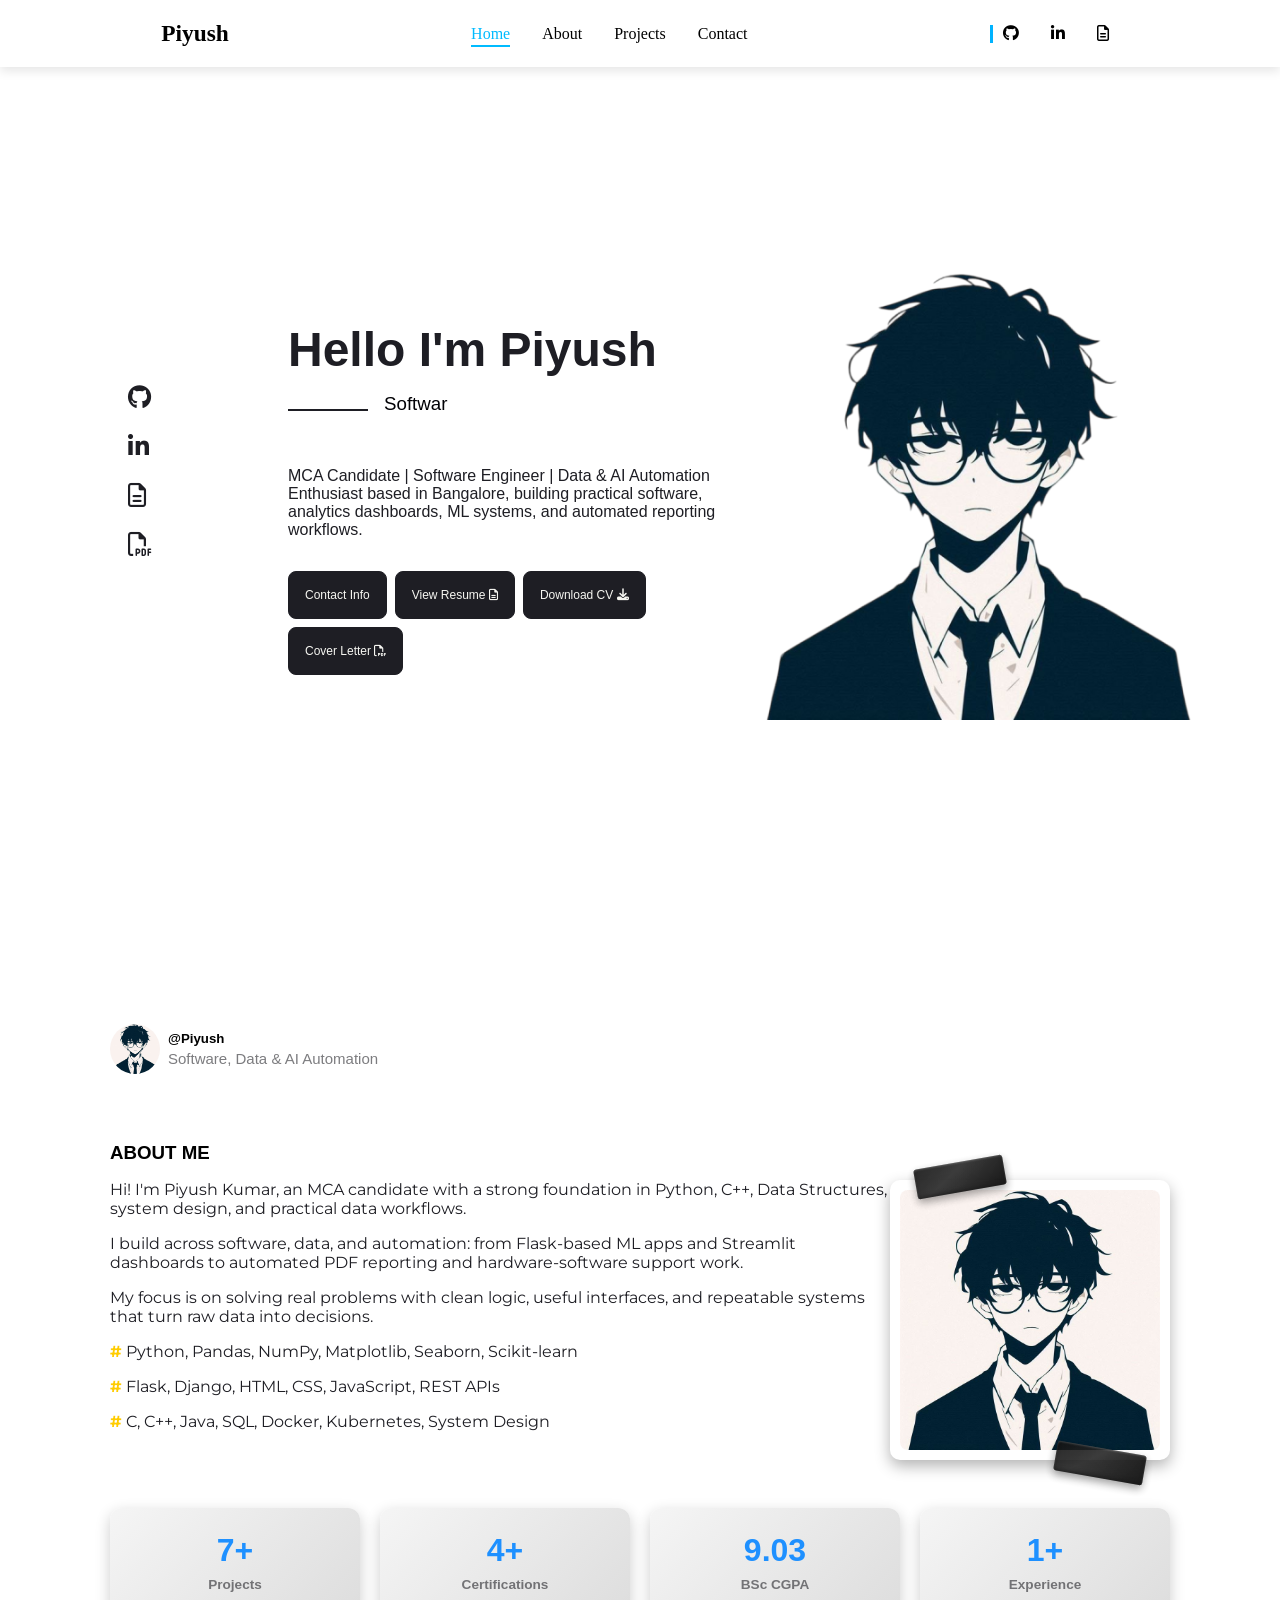
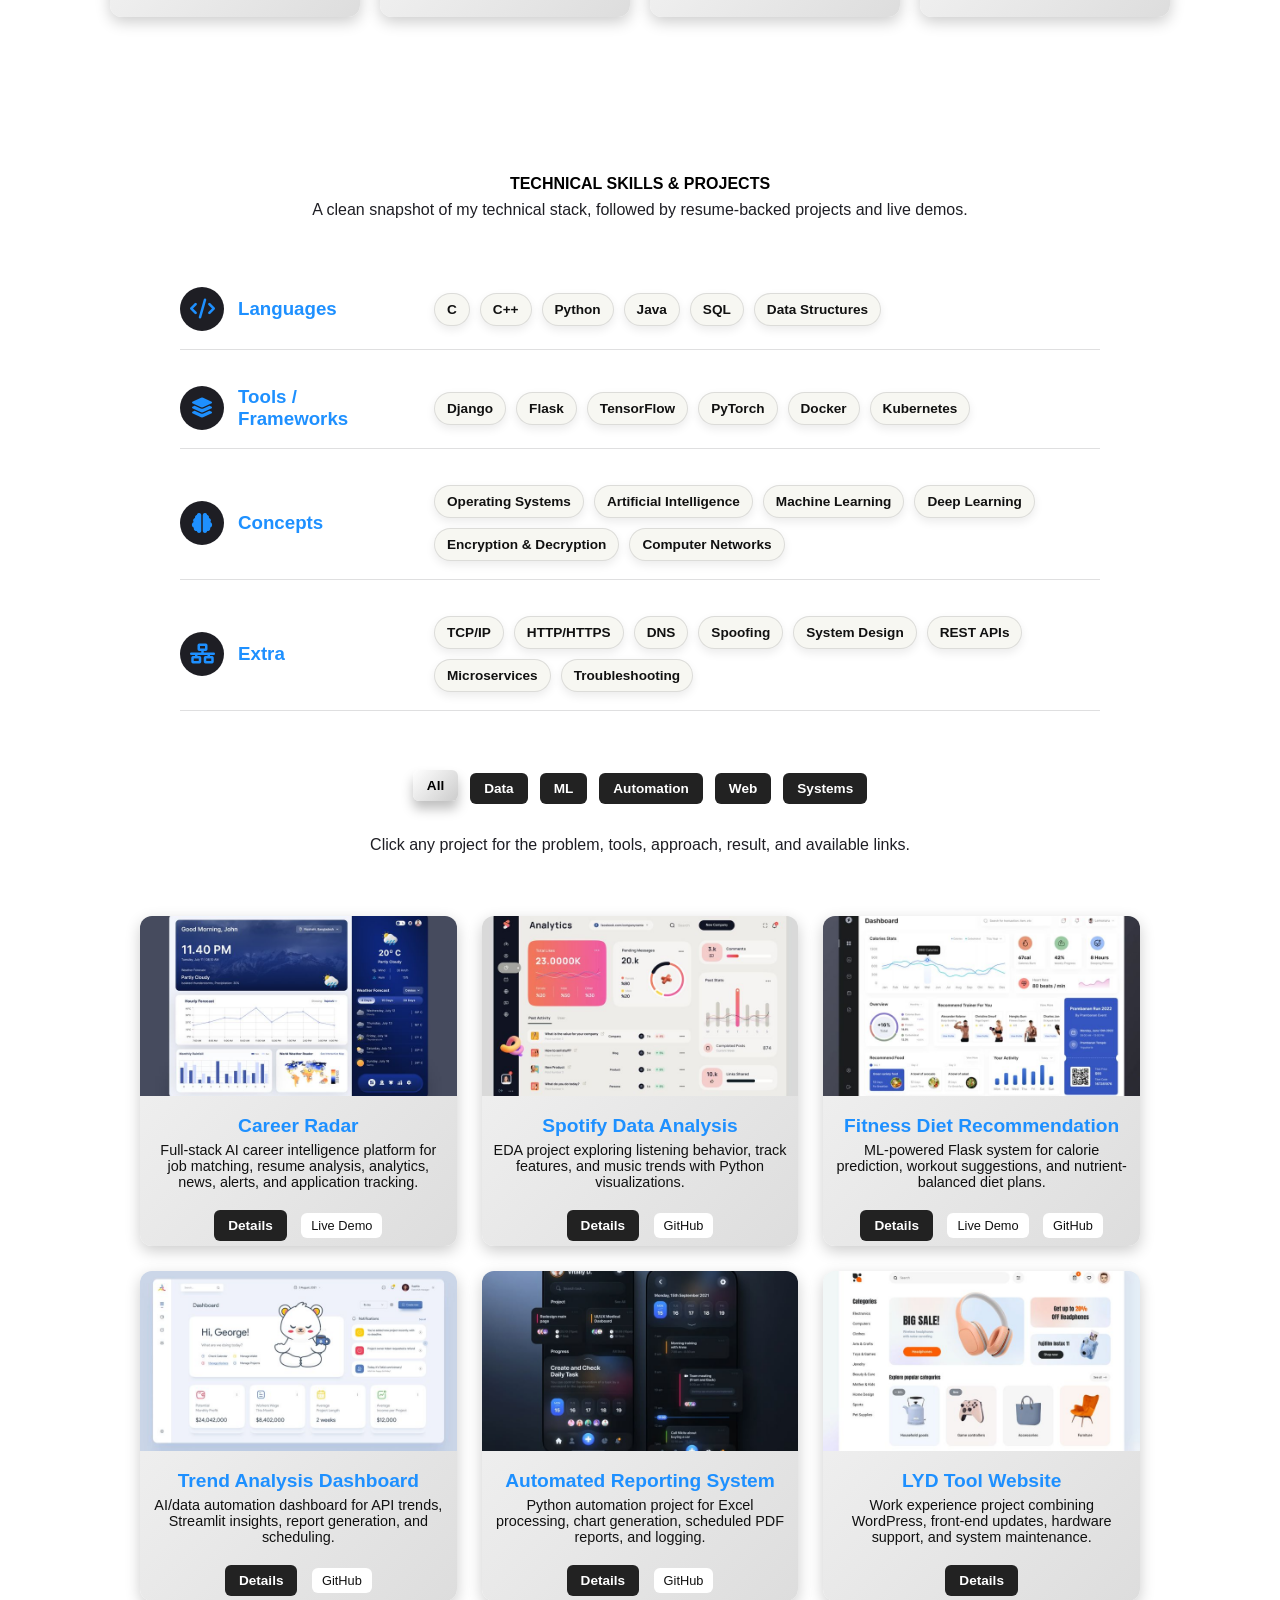
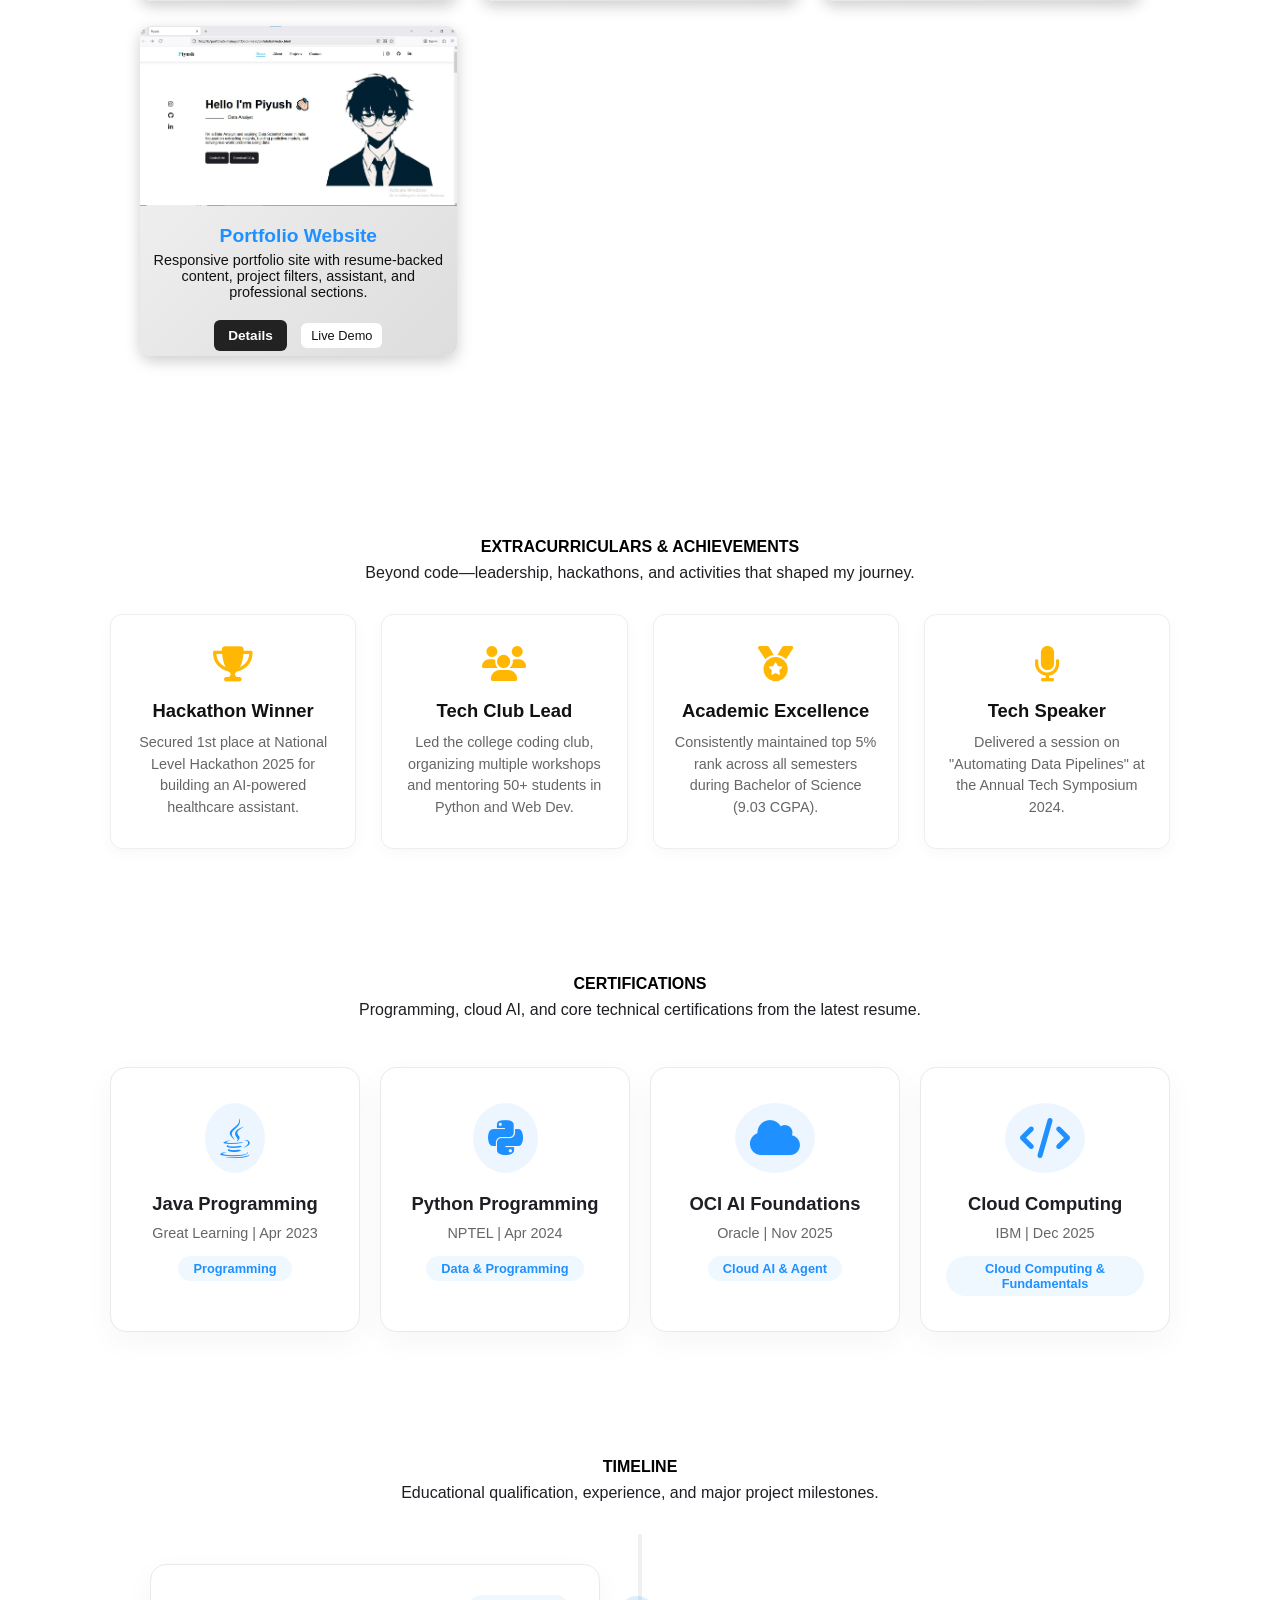
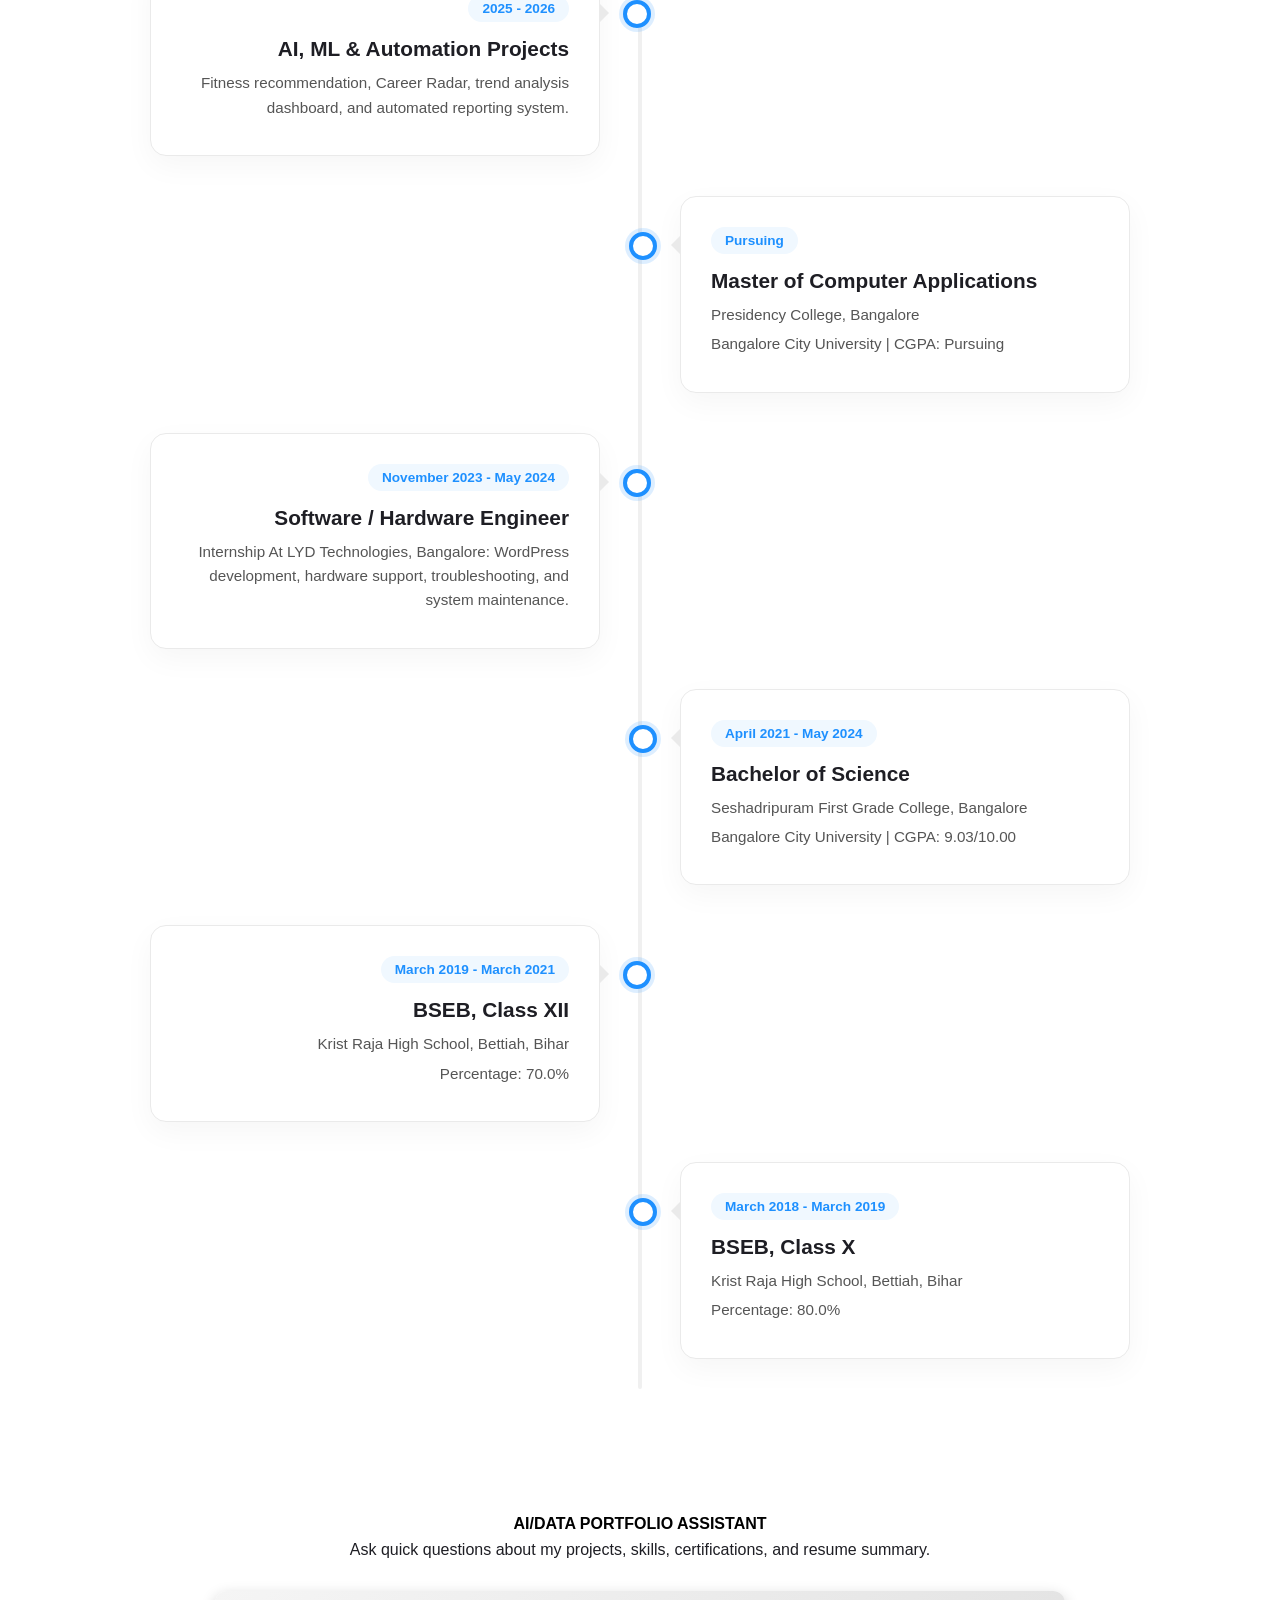
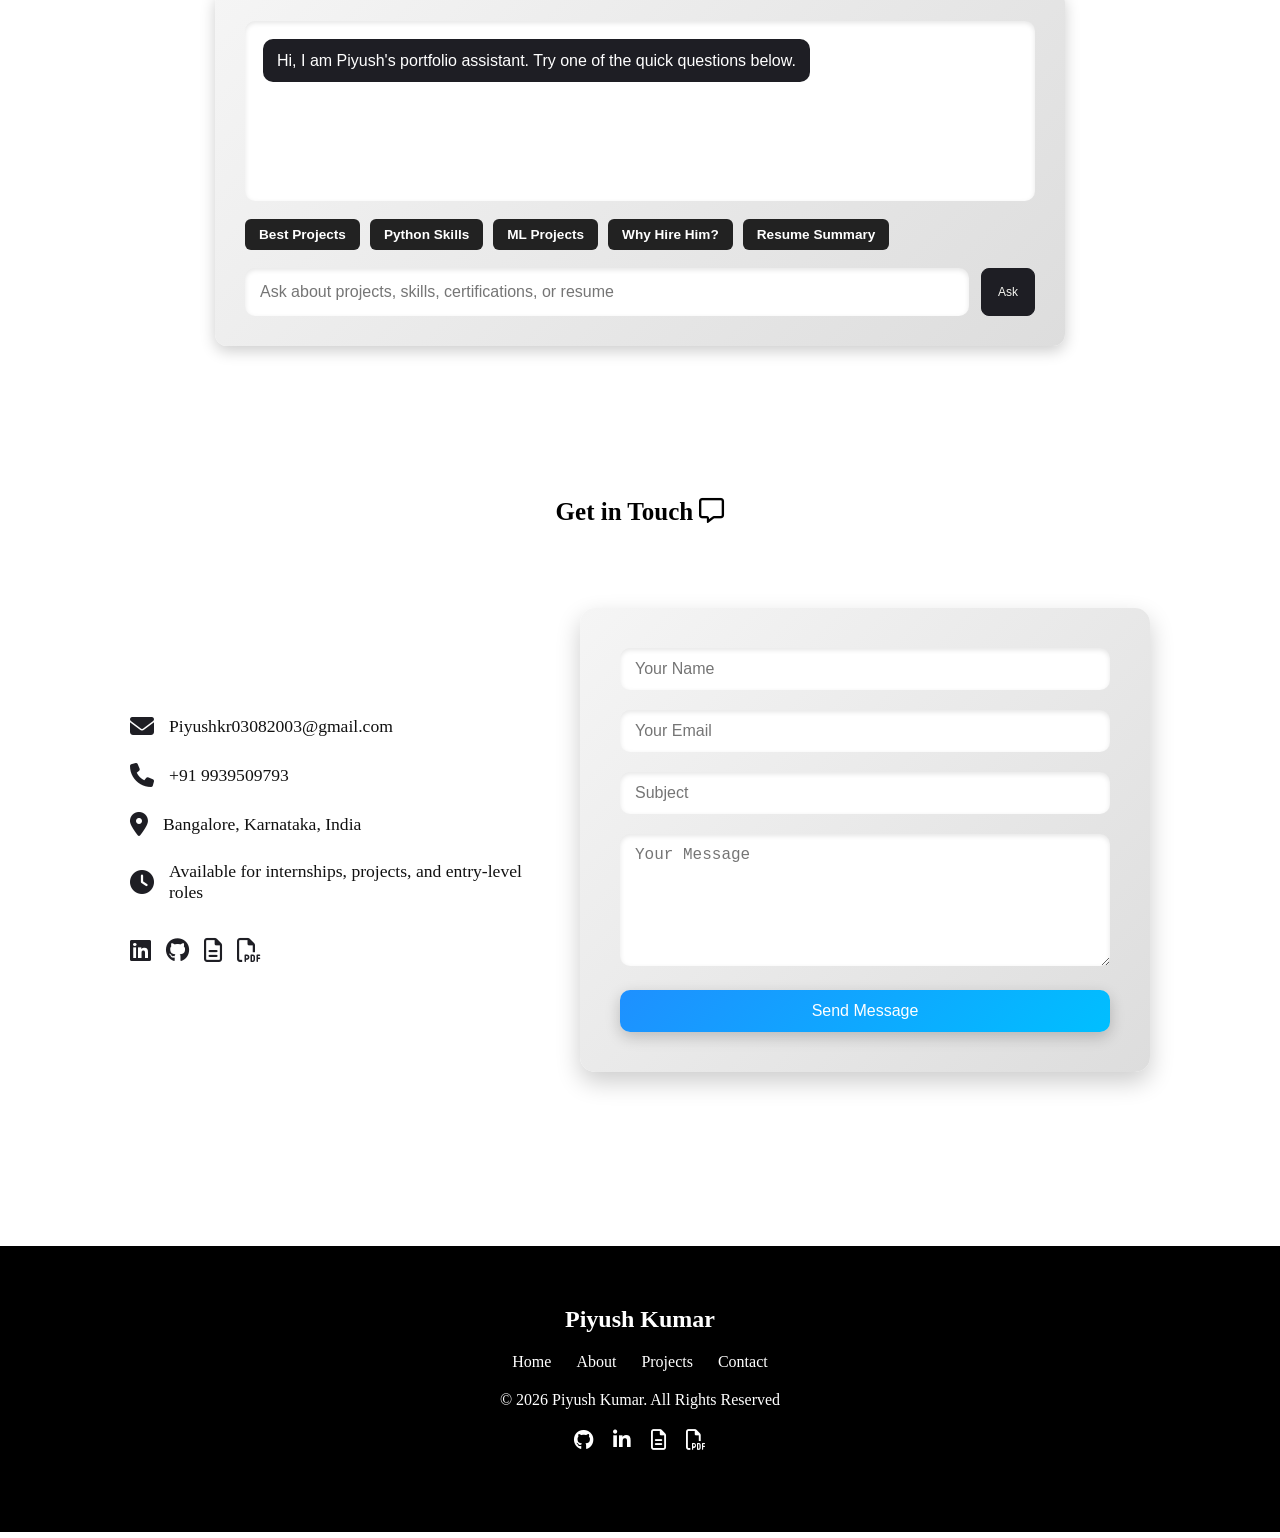
==== portofolio5/index.html @ 22ff6131 "first commit" ====
<!DOCTYPE html>
<html lang="en">

<head>
    <meta charset="UTF-8">
    <meta name="viewport" content="width=device-width, initial-scale=1.0">
    <title>Piyush Kumar | Software, Data & AI Automation</title>
    <meta name="description"
        content="Portfolio of Piyush Kumar, an MCA candidate building software, data analytics, ML, automation dashboards, and reporting systems.">
    <meta property="og:title" content="Piyush Kumar | Software, Data & AI Automation">
    <meta property="og:description"
        content="Explore Piyush Kumar's resume-backed projects, certifications, experience, and AI/data portfolio assistant.">
    <meta property="og:image" content="images/img2.png">
    <link rel="preconnect" href="https://fonts.googleapis.com">
    <link rel="preconnect" href="https://fonts.gstatic.com" crossorigin>
    <link
        href="https://fonts.googleapis.com/css2?family=Montserrat:ital,wght@0,100..900;1,100..900&family=Open+Sans:wght@300..800&family=Playfair+Display:wght@400..900&family=Raleway:ital,wght@0,100..900;1,100..900&family=Roboto+Mono:ital,wght@0,100..700;1,100..700&family=Roboto:ital,wght@0,100..900;1,100..900&family=Unbounded:wght@200..900&display=swap"
        rel="stylesheet">
    <link rel="stylesheet" href="https://cdnjs.cloudflare.com/ajax/libs/font-awesome/6.4.0/css/all.min.css">
    <link rel="stylesheet" href="style.css">
    <link rel="stylesheet" href="footer.css">
</head>

<body>
    <header>
        <div class="logo">
            <h3><span></span>Piyush</h3>
        </div>
        <div class="menu-toggle" id="menu-toggle">
            <i class="fa-solid fa-bars"></i>
        </div>

        <ul class="header-list">
            <li><a href="#home">Home</a></li>
            <li><a href="#about">About</a></li>
            <li><a href="#project">Projects</a></li>
            <li><a href="#contact">Contact</a></li>
        </ul>
        <ul class="header-list-icon">
            <li><a href="https://github.com/Piyush9228" target="_blank" aria-label="GitHub"><i class="fa-brands fa-github"></i></a></li>
            <li><a href="https://www.linkedin.com/in/piyush-kumar-698893227" target="_blank" aria-label="LinkedIn"><i
                        class="fa-brands fa-linkedin-in"></i></a></li>
            <li><a href="assets/PIYUSH_CV-6.pdf" target="_blank" aria-label="Resume"><i class="fa-regular fa-file-lines"></i></a></li>
        </ul>
    </header>

    <div class="slide-menu" id="slide-menu">
        <ul>
            <li><a href="#home">Home</a></li>
            <li><a href="#about">About</a></li>
            <li><a href="#project">Projects</a></li>
            <li><a href="#contact">Contact</a></li>
        </ul>
    </div>

    <section class="home" id="home">
        <div class="home-text">
            <h2 id="type-hello"></h2>
            <h3 id="type-role"></h3>
            <br><br>
            <p>
                MCA Candidate | Software Engineer | Data & AI Automation Enthusiast based in Bangalore,
                building practical software, analytics dashboards, ML systems, and automated reporting workflows.
            </p>

            <div class="home-btn">
                <a href="#contact" class="btn">Contact Info</a>
                <a href="assets/PIYUSH_CV-6.pdf" class="btn" target="_blank">
                    View Resume <i class="fa-regular fa-file-lines"></i>
                </a>
                <a href="assets/PIYUSH_CV-6.pdf" class="btn" download>
                    Download CV <i class="fa-solid fa-download"></i>
                </a>
                <a href="assets/cover-letter.pdf" class="btn cover-letter-link" target="_blank">
                    Cover Letter <i class="fa-regular fa-file-pdf"></i>
                </a>
            </div>
        </div>
        <div class="home-img">
            <img src="images/img2.png" alt="Piyush Kumar portfolio profile illustration">
        </div>
    </section>

    <div class="socials-icon">
        <a href="https://github.com/Piyush9228" target="_blank" aria-label="GitHub"><i class="fa-brands fa-github"></i></a>
        <a href="https://www.linkedin.com/in/piyush-kumar-698893227" target="_blank" aria-label="LinkedIn"><i class="fa-brands fa-linkedin-in"></i></a>
        <a href="assets/PIYUSH_CV-6.pdf" target="_blank" aria-label="Resume"><i class="fa-regular fa-file-lines"></i></a>
        <a href="assets/cover-letter.pdf" class="cover-letter-link" target="_blank" aria-label="Cover Letter"><i class="fa-regular fa-file-pdf"></i></a>
    </div>

    <section class="about" id="about">
        <div class="about-info">
            <div class="img-about">
                <img src="images/img.jpg" alt="Piyush Kumar profile photo">
            </div>
            <div class="info-text">
                <h5>@Piyush</h5>
                <p>Software, Data & AI Automation</p>
            </div>
        </div>
        <h3>ABOUT ME</h3>
        <div class="about-info2">
            <div class="about-text">
                <p>Hi! I'm Piyush Kumar, an MCA candidate with a strong foundation in Python, C++,
                    Data Structures, system design, and practical data workflows.</p>
                <p>I build across software, data, and automation: from Flask-based ML apps and
                    Streamlit dashboards to automated PDF reporting and hardware-software support work.</p>
                <p>My focus is on solving real problems with clean logic, useful interfaces, and
                    repeatable systems that turn raw data into decisions.</p>
                <p><span>#</span>Python, Pandas, NumPy, Matplotlib, Seaborn, Scikit-learn</p>
                <p><span>#</span>Flask, Django, HTML, CSS, JavaScript, REST APIs</p>
                <p><span>#</span>C, C++, Java, SQL, Docker, Kubernetes, System Design</p>
            </div>
            <div class="photo-container">
                <img src="images/img.jpg" alt="Piyush Kumar portrait">
                <span class="tape tape1"></span>
                <span class="tape tape2"></span>
            </div>
        </div>
        <div class="stats-grid">
            <div class="stat-card"><strong data-count="7">0</strong><span>Projects</span></div>
            <div class="stat-card"><strong data-count="4">0</strong><span>Certifications</span></div>
            <div class="stat-card"><strong data-count="9.03">0</strong><span>BSc CGPA</span></div>
            <div class="stat-card"><strong data-count="1">0</strong><span>Experience</span></div>
        </div>
    </section>

    <section class="project" id="project">
        <div class="title-project">
            <h4>TECHNICAL SKILLS & PROJECTS</h4>
            <p>A clean snapshot of my technical stack, followed by resume-backed projects and live demos.</p>
        </div>

        <div class="skills-showcase">
            <div class="skill-strip">
                <div class="skill-title"><i class="fa-solid fa-code"></i><h3>Languages</h3></div>
                <div class="skill-tags">
                    <span>C</span><span>C++</span><span>Python</span><span>Java</span><span>SQL</span><span>Data Structures</span>
                </div>
            </div>
            <div class="skill-strip">
                <div class="skill-title"><i class="fa-solid fa-layer-group"></i><h3>Tools / Frameworks</h3></div>
                <div class="skill-tags">
                    <span>Django</span><span>Flask</span><span>TensorFlow</span><span>PyTorch</span><span>Docker</span><span>Kubernetes</span>
                </div>
            </div>
            <div class="skill-strip">
                <div class="skill-title"><i class="fa-solid fa-brain"></i><h3>Concepts</h3></div>
                <div class="skill-tags">
                    <span>Operating Systems</span><span>Artificial Intelligence</span><span>Machine Learning</span><span>Deep Learning</span><span>Encryption & Decryption</span><span>Computer Networks</span>
                </div>
            </div>
            <div class="skill-strip">
                <div class="skill-title"><i class="fa-solid fa-network-wired"></i><h3>Extra</h3></div>
                <div class="skill-tags">
                    <span>TCP/IP</span><span>HTTP/HTTPS</span><span>DNS</span><span>Spoofing</span><span>System Design</span><span>REST APIs</span><span>Microservices</span><span>Troubleshooting</span>
                </div>
            </div>
        </div>

        <div class="project-filters" aria-label="Project filters">
            <button class="filter-btn active" data-filter="all">All</button>
            <button class="filter-btn" data-filter="data">Data</button>
            <button class="filter-btn" data-filter="ml">ML</button>
            <button class="filter-btn" data-filter="automation">Automation</button>
            <button class="filter-btn" data-filter="web">Web</button>
            <button class="filter-btn" data-filter="systems">Systems</button>
        </div>

        <div class="title-project">
            <p>Click any project for the problem, tools, approach, result, and available links.</p>
        </div>

        <div class="projects-container">
            <div class="project-card" data-category="ml data automation web systems" data-title="Career Radar — AI-Powered Job Intelligence Platform"
                data-problem="Help Indian and global tech job seekers discover job matches, analyze resumes, track applications, and follow tech industry intelligence in one place."
                data-tools="React 18, Tailwind CSS, Framer Motion, TanStack React Query, Recharts, Base44 BaaS, LLM InvokeLLM, Web Search API, React Router v6, shadcn/ui, Radix UI"
                data-approach="Designed multi-entity data models, built AI job matching, resume analysis, live tech feed, analytics dashboards, Kanban tracking, alerts, and skill progress workflows."
                data-result="Built a production-grade AI career platform solo, covering auth, database design, AI integration, responsive UI/UX, analytics, and automation."
                data-live="https://career-radar.base44.app/login?from_url=https%3A%2F%2Fcareer-radar.base44.app%2F">
                <img src="images/Weather Forecast Dashboard.jpg" alt="Career Radar AI job intelligence platform preview">
                <h3>Career Radar</h3>
                <p>Full-stack AI career intelligence platform for job matching, resume analysis, analytics, news, alerts, and application tracking.</p>
                <div class="tech-buttons">
                    <button type="button" class="project-detail-btn">Details</button>
                    <a href="https://career-radar.base44.app/login?from_url=https%3A%2F%2Fcareer-radar.base44.app%2F" target="_blank">Live Demo</a>
                </div>
            </div>

            <div class="project-card" data-category="data" data-title="Spotify Data Analysis (EDA)"
                data-problem="Explore user listening behavior and audio characteristics from Spotify data."
                data-tools="Python, Pandas, NumPy, Matplotlib, Seaborn"
                data-approach="Cleaned and wrangled the dataset, compared audio features, and visualized patterns around tempo, energy, valence, and track behavior."
                data-result="Produced clear exploratory insights that explain listening trends and recommendation dynamics.">
                <img src="images/Dashboard - Social Media Analytics.jpg" alt="Spotify data analysis dashboard preview">
                <h3>Spotify Data Analysis</h3>
                <p>EDA project exploring listening behavior, track features, and music trends with Python visualizations.</p>
                <div class="tech-buttons">
                    <button type="button" class="project-detail-btn">Details</button>
                    <a href="https://github.com/Piyush9228" target="_blank">GitHub</a>
                </div>
            </div>

            <div class="project-card" data-category="ml data web" data-title="Personalized Fitness Diet Recommendation System"
                data-problem="Recommend daily calories, diet plans, and workout guidance from user fitness details."
                data-tools="Python, Pandas, NumPy, Scikit-learn, Flask, HTML, CSS, JavaScript"
                data-approach="Used Gradient Boosting Regressor and Random Forest Classifier with a nutrient-balancing algorithm for personalized outputs."
                data-result="Built an interactive ML-powered app that gives calorie, diet, workout, and nutrition recommendations."
                data-live="http://127.0.0.1:5000/" data-github="https://github.com/Piyush9228/Diet-Recommendation">
                <img src="images/gym.jpg" alt="Fitness diet recommendation app preview">
                <h3>Fitness Diet Recommendation</h3>
                <p>ML-powered Flask system for calorie prediction, workout suggestions, and nutrient-balanced diet plans.</p>
                <div class="tech-buttons">
                    <button type="button" class="project-detail-btn">Details</button>
                    <a href="http://127.0.0.1:5000/" target="_blank">Live Demo</a>
                    <a href="https://github.com/Piyush9228/Diet-Recommendation" target="_blank">GitHub</a>
                </div>
            </div>

            <div class="project-card" data-category="automation data" data-title="AI-Powered Trend Analysis and Automation Dashboard"
                data-problem="Collect, analyze, summarize, and track trending topics from API-based data sources."
                data-tools="Python, Pandas, Streamlit, Matplotlib, Requests APIs"
                data-approach="Built API pipelines, processed historical and real-time data, visualized insights, and automated report generation."
                data-result="Delivered an interactive analytics dashboard with automated DOCX reporting and scheduling logs.">
                <img src="images/WordPress dashboard design concept.jpg" alt="AI trend analysis automation dashboard preview">
                <h3>Trend Analysis Dashboard</h3>
                <p>AI/data automation dashboard for API trends, Streamlit insights, report generation, and scheduling.</p>
                <div class="tech-buttons">
                    <button type="button" class="project-detail-btn">Details</button>
                    <a href="https://github.com/Piyush9228" target="_blank">GitHub</a>
                </div>
            </div>

            <div class="project-card" data-category="automation data systems" data-title="Automated Data Reporting System"
                data-problem="Reduce manual reporting work by processing spreadsheet data and generating repeatable reports."
                data-tools="Python, Pandas, OpenPyXL, Matplotlib, ReportLab, Task Scheduler"
                data-approach="Processed Excel inputs, generated charts, produced PDF reports, and added logging for scheduled execution."
                data-result="Created a repeatable reporting workflow that improves monitoring and reduces manual report preparation.">
                <img src="images/Task manager app.jpg" alt="Automated data reporting workflow preview">
                <h3>Automated Reporting System</h3>
                <p>Python automation project for Excel processing, chart generation, scheduled PDF reports, and logging.</p>
                <div class="tech-buttons">
                    <button type="button" class="project-detail-btn">Details</button>
                    <a href="https://github.com/Piyush9228" target="_blank">GitHub</a>
                </div>
            </div>

            <div class="project-card" data-category="web systems" data-title="LYD Technologies Tool Specification Website"
                data-problem="Help employees identify hardware tools and view tool specifications quickly."
                data-tools="WordPress, HTML, CSS, JavaScript, Hardware Installation, Troubleshooting"
                data-approach="Developed a dynamic website, supported hardware installation, maintained systems, and improved software-hardware data flow."
                data-result="Combined web development and hardware support experience in a real workplace environment.">
                <img src="images/Cleveroad.jpg" alt="LYD Technologies tool specification website preview">
                <h3>LYD Tool Website</h3>
                <p>Work experience project combining WordPress, front-end updates, hardware support, and system maintenance.</p>
                <div class="tech-buttons">
                    <button type="button" class="project-detail-btn">Details</button>
                </div>
            </div>

            <div class="project-card" data-category="web" data-title="Personal Portfolio Website"
                data-problem="Present projects, resume, contact details, and a professional hybrid-tech profile in one place."
                data-tools="HTML, CSS, JavaScript"
                data-approach="Built a responsive one-page portfolio with project filters, modal case studies, certifications, and a guided portfolio assistant."
                data-result="A recruiter-ready portfolio that communicates software, data, AI, and automation skills clearly."
                data-live="index.html">
                <img src="images/ss.jpg" alt="Personal portfolio website preview">
                <h3>Portfolio Website</h3>
                <p>Responsive portfolio site with resume-backed content, project filters, assistant, and professional sections.</p>
                <div class="tech-buttons">
                    <button type="button" class="project-detail-btn">Details</button>
                    <a href="index.html">Live Demo</a>
                </div>
            </div>
        </div>
    </section>

    <section class="achievements" id="achievements">
        <div class="title-project">
            <h4>EXTRACURRICULARS & ACHIEVEMENTS</h4>
            <p>Beyond code—leadership, hackathons, and activities that shaped my journey.</p>
        </div>
        <div class="achievements-grid">
            <div class="achievement-card">
                <div class="achievement-icon"><i class="fa-solid fa-trophy"></i></div>
                <h3>Hackathon Winner</h3>
                <p>Secured 1st place at National Level Hackathon 2025 for building an AI-powered healthcare assistant.</p>
            </div>
            <div class="achievement-card">
                <div class="achievement-icon"><i class="fa-solid fa-users"></i></div>
                <h3>Tech Club Lead</h3>
                <p>Led the college coding club, organizing multiple workshops and mentoring 50+ students in Python and Web Dev.</p>
            </div>
            <div class="achievement-card">
                <div class="achievement-icon"><i class="fa-solid fa-medal"></i></div>
                <h3>Academic Excellence</h3>
                <p>Consistently maintained top 5% rank across all semesters during Bachelor of Science (9.03 CGPA).</p>
            </div>
            <div class="achievement-card">
                <div class="achievement-icon"><i class="fa-solid fa-microphone"></i></div>
                <h3>Tech Speaker</h3>
                <p>Delivered a session on "Automating Data Pipelines" at the Annual Tech Symposium 2024.</p>
            </div>
        </div>
    </section>

    <section class="certifications" id="certifications">
        <div class="title-project">
            <h4>CERTIFICATIONS</h4>
            <p>Programming, cloud AI, and core technical certifications from the latest resume.</p>
        </div>
        <div class="cert-grid">
            <div class="cert-card"><i class="fa-brands fa-java"></i><h3>Java Programming</h3><p>Great Learning | Apr 2023</p><span>Programming</span></div>
            <div class="cert-card"><i class="fa-brands fa-python"></i><h3>Python Programming</h3><p>NPTEL | Apr 2024</p><span>Data & Programming</span></div>
            <div class="cert-card"><i class="fa-solid fa-cloud"></i><h3>OCI AI Foundations</h3><p>Oracle | Nov 2025</p><span>Cloud AI & Agent</span></div>
            <div class="cert-card"><i class="fa-solid fa-code"></i><h3>Cloud Computing</h3><p>IBM | Dec 2025</p><span>Cloud Computing & Fundamentals</span></div>
        </div>
    </section>

    <section class="timeline-section" id="timeline">
        <div class="title-project">
            <h4>TIMELINE</h4>
            <p>Educational qualification, experience, and major project milestones.</p>
        </div>
        <div class="timeline">
            <div class="timeline-item"><span>2025 - 2026</span><h3>AI, ML & Automation Projects</h3><p>Fitness recommendation, Career Radar, trend analysis dashboard, and automated reporting system.</p></div>
            <div class="timeline-item"><span>Pursuing</span><h3>Master of Computer Applications</h3><p>Presidency College, Bangalore</p><p>Bangalore City University | CGPA: Pursuing</p></div>
            <div class="timeline-item"><span>November 2023 - May 2024</span><h3>Software / Hardware Engineer</h3><p>Internship At LYD Technologies, Bangalore: WordPress development, hardware support, troubleshooting, and system maintenance.</p></div>
            <div class="timeline-item"><span>April 2021 - May 2024</span><h3>Bachelor of Science</h3><p>Seshadripuram First Grade College, Bangalore</p><p>Bangalore City University | CGPA: 9.03/10.00</p></div>
            <div class="timeline-item"><span>March 2019 - March 2021</span><h3>BSEB, Class XII</h3><p>Krist Raja High School, Bettiah, Bihar</p><p>Percentage: 70.0%</p></div>
            <div class="timeline-item"><span>March 2018 - March 2019</span><h3>BSEB, Class X</h3><p>Krist Raja High School, Bettiah, Bihar</p><p>Percentage: 80.0%</p></div>
        </div>
    </section>

    <section class="portfolio-assistant" id="assistant">
        <div class="title-project">
            <h4>AI/DATA PORTFOLIO ASSISTANT</h4>
            <p>Ask quick questions about my projects, skills, certifications, and resume summary.</p>
        </div>
        <div class="assistant-panel">
            <div class="assistant-chat" id="assistant-chat" aria-live="polite">
                <div class="assistant-message bot">Hi, I am Piyush's portfolio assistant. Try one of the quick questions below.</div>
            </div>
            <div class="assistant-actions">
                <button type="button" data-question="projects">Best Projects</button>
                <button type="button" data-question="skills">Python Skills</button>
                <button type="button" data-question="ml">ML Projects</button>
                <button type="button" data-question="hire">Why Hire Him?</button>
                <button type="button" data-question="resume">Resume Summary</button>
            </div>
            <form class="assistant-form" id="assistant-form">
                <input type="text" id="assistant-input" placeholder="Ask about projects, skills, certifications, or resume" autocomplete="off">
                <button type="submit" class="btn">Ask</button>
            </form>
        </div>
    </section>

    <section class="contact" id="contact">
        <h3>Get in Touch <i class="fa-regular fa-message"></i></h3>
        <div class="container">
            <div class="contact-content">
                <div class="contact-info">
                    <div class="contact-item">
                        <i class="fas fa-envelope"></i>
                        <p>Piyushkr03082003@gmail.com</p>
                    </div>
                    <div class="contact-item">
                        <i class="fas fa-phone"></i>
                        <p>+91 9939509793</p>
                    </div>
                    <div class="contact-item">
                        <i class="fas fa-map-marker-alt"></i>
                        <p>Bangalore, Karnataka, India</p>
                    </div>
                    <div class="contact-item">
                        <i class="fas fa-clock"></i>
                        <p>Available for internships, projects, and entry-level roles</p>
                    </div>
                    <div class="social-links-contact">
                        <a href="https://www.linkedin.com/in/piyush-kumar-698893227/" target="_blank" aria-label="LinkedIn"><i class="fab fa-linkedin"></i></a>
                        <a href="https://github.com/Piyush9228" target="_blank" aria-label="GitHub"><i class="fab fa-github"></i></a>
                        <a href="assets/PIYUSH_CV-6.pdf" target="_blank" aria-label="Resume"><i class="fa-regular fa-file-lines"></i></a>
                        <a href="assets/cover-letter.pdf" class="cover-letter-link" target="_blank" aria-label="Cover Letter"><i class="fa-regular fa-file-pdf"></i></a>
                    </div>
                </div>
                <form class="contact-form">
                    <div class="form-group">
                        <input type="text" placeholder="Your Name" required>
                    </div>
                    <div class="form-group">
                        <input type="email" placeholder="Your Email" required>
                    </div>
                    <div class="form-group">
                        <input type="text" placeholder="Subject" required>
                    </div>
                    <div class="form-group">
                        <textarea placeholder="Your Message" rows="6" required></textarea>
                    </div>
                    <button type="submit" class="btn">Send Message</button>
                </form>
            </div>
        </div>
    </section>

    <div class="project-modal" id="project-modal" aria-hidden="true" role="dialog" aria-labelledby="modal-title">
        <div class="project-modal-content">
            <button type="button" class="modal-close" aria-label="Close project details">&times;</button>
            <h3 id="modal-title"></h3>
            <p><strong>Problem:</strong> <span id="modal-problem"></span></p>
            <p><strong>Tools:</strong> <span id="modal-tools"></span></p>
            <p><strong>Approach:</strong> <span id="modal-approach"></span></p>
            <p><strong>Result:</strong> <span id="modal-result"></span></p>
            <div class="modal-links" id="modal-links"></div>
        </div>
    </div>

    <footer class="footer">
        <div class="footer-container">
            <h2 class="footer-logo">Piyush Kumar</h2>
            <ul class="footer-links">
                <li><a href="#home">Home</a></li>
                <li><a href="#about">About</a></li>
                <li><a href="#project">Projects</a></li>
                <li><a href="#contact">Contact</a></li>
            </ul>
            <p class="footer-copy">© 2026 Piyush Kumar. All Rights Reserved</p>
            <div class="footer-social">
                <a href="https://github.com/Piyush9228" target="_blank" aria-label="GitHub"><i class="fa-brands fa-github"></i></a>
                <a href="https://www.linkedin.com/in/piyush-kumar-698893227/" target="_blank" aria-label="LinkedIn"><i
                            class="fa-brands fa-linkedin-in"></i></a>
                <a href="assets/PIYUSH_CV-6.pdf" target="_blank" aria-label="Resume"><i class="fa-regular fa-file-lines"></i></a>
                <a href="assets/cover-letter.pdf" class="cover-letter-link" target="_blank" aria-label="Cover Letter"><i class="fa-regular fa-file-pdf"></i></a>
            </div>
        </div>
    </footer>

    <script src="main.js"></script>
</body>

</html>
---- portofolio5/style.css ----
* {
    margin: 0;
    padding: 0;
    box-sizing: border-box;
}

html {
    scroll-padding-top: 68px;
}

section[id] {
    scroll-margin-top: 68px;
}

/* header {
    position: fixed;
    top: 0;
    left: 0;
    width: 100%;
    display: flex;
    align-items: center;
    justify-content: space-around;
    padding: 20px 40px;
    font-family: "Roboto", sans-serif;
    background: #fff;
    box-shadow: 0 4px 10px rgba(0, 0, 0, 0.1);
    z-index: 1000;
} */


/* header {
    position: fixed;
    top: 0;
    left: 0;
    width: 100%;
    display: flex;
    align-items: center;
    justify-content: space-around;
    padding: 20px 40px;
    font-family: "Roboto", sans-serif;
    background: #fff;
    box-shadow: 0 4px 10px rgba(0, 0, 0, 0.1);
    z-index: 1000;
} */

/* HOME SECTION ENTRANCE ANIMATION */
/* .home {
    padding-top: 100px;
    opacity: 1;
    transform: translateY(0);
    animation: homeSlideUp 1.3s cubic-bezier(.25, 1, .5, 1);
}

@keyframes homeSlideUp {
    0% {
        opacity: 0;
        transform: translateY(90px);
    }

    60% {
        opacity: 1;
        transform: translateY(-12px);
    }

    80% {
        transform: translateY(6px);
    }

    100% {
        opacity: 1;
        transform: translateY(0);
    }
} */

/* HEADER */

header {
    position: fixed;
    top: 0;
    left: 0;
    width: 100%;
    display: flex;
    align-items: center;
    justify-content: space-around;
    padding: 20px 40px;
    background: #fff;
    box-shadow: 0 4px 10px rgba(0, 0, 0, 0.1);
    z-index: 1000;
}

/* body {
    padding-top: 50px;
}

.home {
    min-height: calc(100vh - 70px);
    opacity: 1;
    transform: translateY(0);
    animation: homeSlideUp 1.3s cubic-bezier(.25, 1, .5, 1);
} */
 /* Global layout fix for all pages */
/* Global compact layout */
body {
    padding-top: 64px;
    background: #fff;
}

.home {
    min-height: calc(100vh - 64px);
}

.about,
.project,
.contact {
    min-height: auto;
}

/* Section spacing */
.about,
.project,
.contact {
    padding: 34px 20px;
    max-width: 1100px;
    margin: 0 auto;
}

/* Home tweaks */
/* .home {
    padding-bottom: 40px;
    animation: homeSlideUp 1.3s cubic-bezier(.25, 1, .5, 1);
} */




@keyframes homeSlideUp {
    0% { opacity: 0; transform: translateY(90px); }
    60% { opacity: 1; transform: translateY(-12px); }
    80% { transform: translateY(6px); }
    100% { opacity: 1; transform: translateY(0); }
}


/* HIDE SLIDE MENU */
.slide-menu {
    display: none;
}

.logo {
    font-size: 20px;
    font-weight: bold;
}

.logo span {
    color: rgb(0, 213, 255);
}

.header-list,
.header-list-icon {
    display: flex;
    gap: 2rem;
    align-items: center;
}

.header-list li,
.header-list-icon li {
    list-style: none;
}

.header-list a,
.header-list-icon a {
    text-decoration: none;
    color: black;
    position: relative;
    transition: color 0.3s ease;
}

.header-list-icon {
    border-left: 3px solid rgb(0, 179, 255);
    padding: 0 10px;
}

.header-list a:hover,
.header-list a.active {
    color: #00bbff;
}

.header-list a::after {
    content: '';
    position: absolute;
    bottom: -5px;
    left: 0;
    width: 0;
    height: 2px;
    background: #00bbff;
    transition: width 0.3s ease;
}

.header-list a:hover::after,
.header-list a.active::after {
    width: 100%;
}

.home {
    padding: 2rem 5rem 0 18rem;
    width: 100%;
    min-height: calc(100vh - 64px);
    display: grid;
    grid-template-columns: repeat(2, 1fr);
    align-items: center;
    gap: 1rem;
    font-family: "Poppins", sans-serif;
    background: #fff;
}

.home-text h2 {
    font-size: 3rem;
    margin-bottom: 1rem;
    color: #1e1e24;
    text-shadow: none;
}


.home-text h3 {
    position: relative;
    padding-left: 6rem;
    font-weight: 500;
    margin-bottom: 1rem;
    color: #010105;
    text-shadow: none;
}


.home-text h3::before {
    content: "";
    position: absolute;
    width: 80px;
    height: 2px;
    background-color: #1e1e24;
    box-shadow: none;
    left: 0;
    top: 1rem;
}

.home-text p {
    margin-bottom: 2rem;
    color: #1e1e24;
    max-width: 620px;
    text-shadow: none;
}

.home-btn {
    display: flex;
    flex-wrap: wrap;
    gap: 8px;
}

/* ===== BUTTON ===== */
.home-btn a {
    text-decoration: none;
}

.btn {
    display: inline-block;
    width: fit-content;
    padding: 1rem;
    border-radius: 0.5rem;
    cursor: pointer;
    color: #f7f7f2;
    border: 1px solid #1e1e24;
    font-weight: 500;
    font-size: 12px;
    text-align: center;
    background: #1e1e24;
    transition: all 0.5s;
}

.btn:hover {
    background: #f7f7f2;
    color: #1e1e24;
    transform: translateY(5px);
}

.socials-icon {
    position: absolute;
    top: 40%;
    padding: 0 8rem;
}

.socials-icon a {
    text-decoration: none;
}

.socials-icon i {
    display: block;
    margin: 25px 0;
    color: #1e1e24;
    font-size: 1.5rem;
    transition: all 0.6s;
    text-shadow: none;
}

.socials-icon i:hover {
    transform: rotate3d(0, 0, 1, 90deg);
}

.scroll-btn {
    position: absolute;
    bottom: 7%;
    left: 9%;
    color: #1e1e24;
    font-weight: 600;
    display: flex;
    align-items: center;
    text-decoration: none;
}

.home-img img {
    width: 100%;
    height: auto;
}

/* ===== ABOUT PAGE ===== */
.about {
    margin: 90px auto;
    font-family: "Poppins", sans-serif;
    background: #fff;
}

.about-info {
    display: flex;
    gap: 0.5rem;
    margin-bottom: 4rem;
}

.img-about img {
    width: 50px;
    border-radius: 50%;
}

.info-text {
    position: relative;
    bottom: -7px;
}

.info-text p {
    color: #1e1e2495;
    font-size: 15px;
}

.info-text h5 {
    margin-bottom: 4px;
}

.about h3 {
    margin-bottom: 1rem;
}

.about-text p {
    margin-bottom: 1rem;
    font-family: "Montserrat", sans-serif;
    color: #1e1e24;
}

.about-text span {
    color: #ffcc00;
    font-weight: bold;
    margin-right: 4px;
}

.about-info2 {
    display: flex;
}

.photo-container {
    position: relative;
    display: inline-block;
    padding: 10px;
    background: #fff;
    border-radius: 10px;
    box-shadow: 0 6px 15px rgba(0, 0, 0, 0.3);
}

.photo-container img {
    width: 260px;
    border-radius: 8px;
    display: block;
}

.tape {
    position: absolute;
    width: 90px;
    height: 30px;
    background: linear-gradient(145deg, #111 0%, #222 40%, #000 100%);
    box-shadow: inset 0 1px 2px rgba(255, 255, 255, 0.2),
        inset 0 -2px 4px rgba(0, 0, 0, 0.6),
        0 4px 8px rgba(0, 0, 0, 0.4);
    border-radius: 3px;
    opacity: 0.9;
    transform-origin: center;
    z-index: 2;
}

.tape::before {
    content: "";
    position: absolute;
    inset: 0;
    background: linear-gradient(to right,
            rgba(255, 255, 255, 0.05),
            rgba(255, 255, 255, 0.15),
            rgba(255, 255, 255, 0.05));
    mix-blend-mode: overlay;
    pointer-events: none;
}

.tape1 {
    top: -18px;
    left: 25px;
    transform: rotate(-10deg);
}

.tape2 {
    bottom: -18px;
    right: 25px;
    transform: rotate(10deg);
}

/* ===== PROJECTS ===== */
.project {
    margin: 90px auto;
    font-family: "Poppins", sans-serif;
    background: #fff;
}

.title-project {
    text-align: center;
    margin-bottom: 2rem;
}

.title-project h4 {
    margin-bottom: 0.5rem;
}

.title-project p {
    color: #1e1e24;
}

.tools {
    display: flex;
    justify-content: center;
    padding: 30px;
    border-radius: 15px;
    margin-bottom: 2rem;
}

.list-tools {
    display: flex;
    flex-wrap: wrap;
    gap: 20px;
    list-style: none;
    max-width: 800px;
    justify-content: center;
}

.list-tools li {
    flex: 0 0 140px;
}

.list-tools a {
    display: flex;
    align-items: center;
    gap: 8px;
    justify-content: center;
    text-decoration: none;
    color: #fff;
    background: #222;
    padding: 15px 20px;
    border-radius: 12px;
    font-weight: bold;
    transition: all 0.3s ease;
    box-shadow: 0 4px 6px rgba(0, 0, 0, 0.3);
}

.list-tools a:hover {
    background: linear-gradient(135deg, #fff, #ccc);
    color: #000;
    transform: translateY(-5px) scale(1.05);
    box-shadow: 0 10px 15px rgba(0, 0, 0, 0.5);
}

.skills-showcase {
    display: flex;
    flex-direction: column;
    gap: 18px;
    padding: 18px 30px 30px;
    margin: 0 auto 2rem;
    max-width: 980px;
}

.skill-strip {
    position: relative;
    display: grid;
    grid-template-columns: 230px 1fr;
    align-items: center;
    gap: 24px;
    background: transparent;
    color: #111;
    border-bottom: 1px solid rgba(30, 30, 36, 0.14);
    padding: 18px 0;
    transition: all 0.35s ease;
}

.skill-strip::before {
    content: "";
    position: absolute;
    left: 0;
    bottom: -1px;
    width: 0;
    height: 2px;
    background: #1e90ff;
    transition: width 0.35s ease;
}

.skill-strip:hover {
    transform: translateX(8px);
}

.skill-strip:hover::before {
    width: 100%;
}

.skill-title {
    display: flex;
    align-items: center;
    gap: 14px;
}

.skill-title i {
    display: grid;
    place-items: center;
    min-width: 44px;
    height: 44px;
    background: #1e1e24;
    border-radius: 50%;
    color: #1e90ff;
    font-size: 1.25rem;
    transition: all 0.35s ease;
}

.skill-strip:hover .skill-title i {
    background: #1e90ff;
    color: #fff;
    transform: rotate(8deg) scale(1.08);
}

.skill-title h3 {
    color: #1e90ff;
    margin: 0;
}

.skill-tags {
    display: flex;
    flex-wrap: wrap;
    gap: 10px;
}

.skill-tags span {
    display: inline-block;
    background: #f7f7f2;
    color: #111;
    border: 1px solid rgba(30, 30, 36, 0.12);
    border-radius: 999px;
    padding: 8px 12px;
    font-size: 0.85rem;
    font-weight: 600;
    box-shadow: 0 4px 10px rgba(0, 0, 0, 0.08);
    transition: all 0.3s ease;
}

.skill-tags span:hover {
    background: #222;
    color: #fff;
    transform: translateY(-2px);
}

/* Extracurriculars & Achievements */
.achievements {
    margin: 70px auto;
    padding: 28px 20px;
    max-width: 1100px;
    font-family: "Poppins", sans-serif;
    background: #fff;
}

.achievements-grid {
    display: grid;
    grid-template-columns: repeat(auto-fit, minmax(240px, 1fr));
    gap: 25px;
    margin-top: 2rem;
}

.achievement-card {
    background: #fff;
    border: 1px solid #eee;
    border-radius: 12px;
    padding: 30px 20px;
    text-align: center;
    transition: all 0.3s ease;
    box-shadow: 0 4px 15px rgba(0, 0, 0, 0.03);
}

.achievement-card:hover {
    transform: translateY(-5px);
    box-shadow: 0 12px 25px rgba(0, 0, 0, 0.1);
    border-color: #1e90ff;
}

.achievement-icon {
    font-size: 2.2rem;
    color: #ffb703;
    margin-bottom: 15px;
    transition: transform 0.3s ease;
}

.achievement-card:hover .achievement-icon {
    transform: scale(1.15);
}

.achievement-card h3 {
    font-size: 1.15rem;
    color: #111;
    margin-bottom: 10px;
}

.achievement-card p {
    font-size: 0.9rem;
    color: #666;
    line-height: 1.5;
}

.projects-container {
    display: grid;
    grid-template-columns: repeat(3, 1fr);
    gap: 25px;
    padding: 30px;
}

.project-card {
    background: linear-gradient(135deg, #f5f5f5, #ddd);
    color: #111;
    border-radius: 12px;
    overflow: hidden;
    text-align: center;
    transition: all 0.4s ease;
    cursor: pointer;
    box-shadow: 0 5px 15px rgba(0, 0, 0, 0.2);
}

.project-card img {
    width: 100%;
    height: 180px;
    object-fit: cover;
    transition: transform 0.4s ease;
}

.project-card h3 {
    margin: 15px 0 5px;
    font-size: 1.2rem;
    color: #1e90ff;
    transition: color 0.3s ease;
}

.project-card:hover h3 {
    color: #0d6efd;
}

.project-card p {
    font-size: 0.9rem;
    margin: 0 10px 15px;
}

.tech-buttons a {
    display: inline-block;
    margin: 5px 5px;
    padding: 5px 10px;
    background: #fff;
    color: #111;
    border-radius: 6px;
    text-decoration: none;
    font-size: 0.8rem;
    transition: all 0.3s ease;
}

.tech-buttons a:hover {
    background: linear-gradient(135deg, #fff, #ccc);
    color: #000;
    transform: translateY(-3px) scale(1.05);
    box-shadow: 0 8px 12px rgba(0, 0, 0, 0.3);
}

.project-card:hover {
    transform: translateY(-5px) scale(1.05);
    box-shadow: 0 12px 25px rgba(0, 0, 0, 0.35);
    background: linear-gradient(135deg, #fff, #ccc);
}

.project-filters {
    display: flex;
    justify-content: center;
    flex-wrap: wrap;
    gap: 12px;
    margin: 0 auto 2rem;
    padding: 0 20px;
}

.filter-btn,
.project-detail-btn,
.assistant-actions button,
.modal-links a {
    border: none;
    background: #222;
    color: #fff;
    padding: 8px 14px;
    border-radius: 6px;
    cursor: pointer;
    font-weight: 600;
    font-size: 0.85rem;
    text-decoration: none;
    transition: all 0.3s ease;
}

.filter-btn:hover,
.filter-btn.active,
.project-detail-btn:hover,
.assistant-actions button:hover,
.modal-links a:hover {
    background: linear-gradient(135deg, #fff, #ccc);
    color: #000;
    transform: translateY(-3px);
    box-shadow: 0 8px 12px rgba(0, 0, 0, 0.25);
}

.tech-buttons button {
    margin: 5px 5px;
}

.stats-grid,
.cert-grid {
    display: grid;
    grid-template-columns: repeat(4, 1fr);
    gap: 20px;
    margin-top: 3rem;
}

.stat-card,
.assistant-panel {
    background: linear-gradient(135deg, #f5f5f5, #ddd);
    border-radius: 12px;
    box-shadow: 0 5px 15px rgba(0, 0, 0, 0.2);
}

.stat-card {
    text-align: center;
    padding: 24px 16px;
    transition: transform 0.4s cubic-bezier(0.175, 0.885, 0.32, 1.275), box-shadow 0.4s ease;
}

.stat-card:hover {
    transform: translateY(-10px);
    box-shadow: 0 15px 30px rgba(0, 0, 0, 0.15);
}

.stat-card strong {
    display: block;
    color: #1e90ff;
    font-size: 2rem;
    margin-bottom: 6px;
    transition: transform 0.3s ease;
}

.stat-card:hover strong {
    transform: scale(1.1);
}

.stat-card span {
    color: #1e1e2495;
    font-weight: 700;
    font-size: 0.85rem;
}

.certifications,
.timeline-section,
.portfolio-assistant {
    margin: 70px auto;
    padding: 28px 20px;
    max-width: 1100px;
    font-family: "Poppins", sans-serif;
    background: #fff;
}

/* Enhanced Certifications Card */
.cert-card {
    background: #ffffff;
    border: 1px solid #eaeaea;
    border-radius: 16px;
    text-align: center;
    padding: 35px 25px;
    transition: all 0.4s cubic-bezier(0.175, 0.885, 0.32, 1.275);
    box-shadow: 0 10px 30px rgba(0, 0, 0, 0.04);
    position: relative;
    overflow: hidden;
    z-index: 1;
}

.cert-card::before {
    content: '';
    position: absolute;
    top: 0;
    left: 0;
    width: 100%;
    height: 4px;
    background: linear-gradient(90deg, #1e90ff, #00d5ff);
    transform: scaleX(0);
    transform-origin: left;
    transition: transform 0.4s ease;
    z-index: -1;
}

.cert-card:hover {
    transform: translateY(-10px);
    box-shadow: 0 20px 40px rgba(30, 144, 255, 0.15);
    border-color: transparent;
}

.cert-card:hover::before {
    transform: scaleX(1);
}

.cert-card i {
    color: #1e90ff;
    font-size: 2.5rem;
    margin-bottom: 20px;
    display: inline-block;
    padding: 15px;
    background: rgba(30, 144, 255, 0.08);
    border-radius: 50%;
    transition: transform 0.4s ease;
}

.cert-card:hover i {
    transform: rotateY(180deg);
}

.cert-card h3 {
    color: #1e1e24;
    font-size: 1.15rem;
    margin-bottom: 10px;
    font-weight: 700;
}

.cert-card p {
    color: #666;
    font-size: 0.9rem;
    margin-bottom: 15px;
}

.cert-card span {
    display: inline-block;
    padding: 5px 15px;
    background: #f0f8ff;
    color: #1e90ff;
    font-size: 0.8rem;
    font-weight: 600;
    border-radius: 20px;
}

/* Enhanced Timeline */
.timeline {
    position: relative;
    display: flex;
    flex-direction: column;
    gap: 40px;
    max-width: 980px;
    margin: 0 auto;
    padding: 30px 0;
}

.timeline::before {
    content: "";
    position: absolute;
    top: 0;
    bottom: 0;
    left: 50%;
    width: 4px;
    transform: translateX(-50%);
    background: #f0f0f0;
    border-radius: 2px;
}

.timeline-item {
    position: relative;
    width: calc(50% - 40px);
    padding: 30px;
    background: #ffffff;
    border: 1px solid #eaeaea;
    border-radius: 16px;
    box-shadow: 0 10px 30px rgba(0, 0, 0, 0.04);
    transition: all 0.4s ease;
    z-index: 1;
}

.timeline-item:nth-child(odd) {
    align-self: flex-start;
    text-align: right;
}

.timeline-item:nth-child(even) {
    align-self: flex-end;
    text-align: left;
}

.timeline-item:hover {
    transform: translateY(-5px);
    box-shadow: 0 15px 35px rgba(30, 144, 255, 0.1);
    border-color: #1e90ff;
}

/* Connectors */
.timeline-item::before {
    content: "";
    position: absolute;
    top: 35px;
    width: 20px;
    height: 20px;
    border-radius: 50%;
    background: #fff;
    border: 4px solid #1e90ff;
    box-shadow: 0 0 0 4px rgba(30, 144, 255, 0.15);
    transition: all 0.3s ease;
    z-index: 2;
}

.timeline-item:nth-child(odd)::before {
    right: -52px;
}

.timeline-item:nth-child(even)::before {
    left: -52px;
}

.timeline-item:hover::before {
    background: #1e90ff;
    transform: scale(1.2);
    box-shadow: 0 0 0 6px rgba(30, 144, 255, 0.2);
}

/* Date badge */
.timeline-item span {
    display: inline-block;
    padding: 6px 14px;
    background: #f0f8ff;
    color: #1e90ff;
    font-size: 0.85rem;
    font-weight: 700;
    border-radius: 20px;
    margin-bottom: 15px;
}

.timeline-item h3 {
    color: #1e1e24;
    font-size: 1.3rem;
    margin-bottom: 10px;
    font-weight: 700;
}

.timeline-item p {
    color: #555;
    font-size: 0.95rem;
    line-height: 1.6;
    margin-bottom: 5px;
}

/* Arrow/Triangle pointing to timeline */
.timeline-item::after {
    content: "";
    position: absolute;
    top: 38px;
    width: 0;
    height: 0;
    border-style: solid;
    transition: all 0.4s ease;
}

.timeline-item:nth-child(odd)::after {
    right: -10px;
    border-width: 10px 0 10px 10px;
    border-color: transparent transparent transparent #eaeaea;
}

.timeline-item:nth-child(even)::after {
    left: -10px;
    border-width: 10px 10px 10px 0;
    border-color: transparent #eaeaea transparent transparent;
}

.timeline-item:hover:nth-child(odd)::after {
    border-left-color: #1e90ff;
}
.timeline-item:hover:nth-child(even)::after {
    border-right-color: #1e90ff;
}


.assistant-panel {
    max-width: 850px;
    margin: 0 auto;
    padding: 30px;
}

.assistant-chat {
    background: #fff;
    border-radius: 10px;
    min-height: 180px;
    max-height: 280px;
    overflow-y: auto;
    padding: 18px;
    box-shadow: inset 0 2px 5px rgba(0, 0, 0, 0.1);
}

.assistant-message {
    width: fit-content;
    max-width: 85%;
    padding: 10px 14px;
    border-radius: 10px;
    margin-bottom: 12px;
    line-height: 1.45;
}

.assistant-message.bot {
    background: #1e1e24;
    color: #fff;
}

.assistant-message.user {
    margin-left: auto;
    background: #e9f6ff;
    color: #111;
}

.assistant-actions {
    display: flex;
    flex-wrap: wrap;
    gap: 10px;
    margin: 18px 0;
}

.assistant-form {
    display: flex;
    gap: 12px;
}

.assistant-form input {
    flex: 1;
    padding: 12px 15px;
    border: none;
    border-radius: 10px;
    background: #fff;
    box-shadow: inset 0 2px 5px rgba(0, 0, 0, 0.1);
    font-size: 1rem;
}

.project-modal {
    position: fixed;
    inset: 0;
    display: none;
    align-items: center;
    justify-content: center;
    padding: 20px;
    background: rgba(0, 0, 0, 0.6);
    z-index: 3000;
}

.project-modal.active {
    display: flex;
}

.project-modal-content {
    position: relative;
    width: min(650px, 100%);
    max-height: 85vh;
    overflow-y: auto;
    background: linear-gradient(135deg, #f5f5f5, #ddd);
    color: #111;
    border-radius: 12px;
    padding: 34px;
    box-shadow: 0 20px 45px rgba(0, 0, 0, 0.4);
}

.project-modal-content h3 {
    color: #1e90ff;
    margin-bottom: 18px;
}

.project-modal-content p {
    margin-bottom: 12px;
    line-height: 1.5;
}

.modal-close {
    position: absolute;
    top: 12px;
    right: 16px;
    border: none;
    background: transparent;
    font-size: 2rem;
    cursor: pointer;
    color: #111;
}

.modal-links {
    display: flex;
    flex-wrap: wrap;
    gap: 10px;
    margin-top: 18px;
}

.contact {
    margin: 90px auto;
    background: #fff;
}

.contact h3 {
    text-align: center;
    margin-bottom: 2rem;
    font-size: 25px;
}

.container {
    max-width: 1200px;
    margin: 0 auto;
    padding: 50px 20px;
}

.contact-content {
    display: flex;
    gap: 50px;
    flex-wrap: wrap;
}

.contact-info {
    flex: 1;
    min-width: 300px;
    max-width: 400px;
    display: flex;
    flex-direction: column;
    justify-content: center;
    align-items: flex-start;
    gap: 25px;
}

.contact-item {
    display: flex;
    align-items: center;
    gap: 15px;
    font-size: 1.1rem;
    color: #111;
    transition: all 0.3s ease;
}

.contact-item i {
    font-size: 1.5rem;
    color: #1e1e24;
    transition: transform 0.3s ease, color 0.3s ease;
}

.contact-item:hover i {
    transform: translateY(-3px);
    color: #4a4546;
}

.social-links-contact {
    display: flex;
    gap: 15px;
    margin-top: 10px;
}

.social-links-contact a {
    font-size: 1.5rem;
    color: #1e1e24;
    transition: all 0.3s ease;
}

.social-links-contact a:hover {
    transform: translateY(-3px) scale(1.1);
    color: #505050;
}

.contact-form {
    flex: 1;
    min-width: 350px;
    background: linear-gradient(135deg, #f5f5f5, #ddd);
    padding: 40px;
    border-radius: 15px;
    box-shadow: 0 10px 25px rgba(0, 0, 0, 0.2);
    transition: all 0.4s ease;
}

.contact-form .form-group {
    margin-bottom: 20px;
}

.contact-form input,
.contact-form textarea {
    width: 100%;
    padding: 12px 15px;
    border: none;
    border-radius: 10px;
    background: #fff;
    box-shadow: inset 0 2px 5px rgba(0, 0, 0, 0.1);
    font-size: 1rem;
    transition: all 0.3s ease;
}

.contact-form input:focus,
.contact-form textarea:focus {
    outline: none;
    box-shadow: 0 0 8px #1e90ff;
}

.contact-form button.btn {
    width: 100%;
    padding: 12px;
    border: none;
    border-radius: 10px;
    background: linear-gradient(135deg, #1e90ff, #00bfff);
    color: #fff;
    font-size: 1rem;
    cursor: pointer;
    transition: all 0.3s ease;
    box-shadow: 0 5px 15px rgba(0, 0, 0, 0.2);
}

.contact-form button.btn:hover {
    transform: translateY(-5px) scale(1.05);
    box-shadow: 0 10px 25px rgba(0, 0, 0, 0.35);
    background: linear-gradient(135deg, #ff1744, #ff5252);
}

@media (max-width: 1024px) {
    .about,
    .project,
    .contact {
        margin: 40px auto;
    }
}

@media (max-width: 900px) {
    .about,
    .project,
    .contact {
        margin: 30px auto;
    }
}

@media (max-width: 768px) {
    .about,
    .project,
    .contact {
        margin: 20px auto;
    }
}

@media (max-width: 480px) {
    .about,
    .project,
    .contact {
        margin: 20px auto;
    }
}

.fade-in-element {
    opacity: 0;
    transform: translateY(20px);
    transition: opacity 0.8s ease, transform 0.8s ease;
}

.fade-in-element.visible {
    opacity: 1;
    transform: translateY(0);
}

.page-fade-out {
    opacity: 0;
    transition: opacity 0.6s ease;
}



.menu-toggle {
    display: none;
    font-size: 1.8rem;
    cursor: pointer;
    color: #111;
}

/* Slide-in menu */
.slide-menu {
    position: fixed;
    top: 0;
    right: -260px;
    width: 260px;
    height: 100%;
    background-color: #111;
    color: #fff;
    transition: 0.3s ease;
    z-index: 2000;
    padding-top: 60px;
}

.slide-menu ul {
    list-style: none;
    padding: 0;
}

.slide-menu ul li {
    margin: 20px 0;
    text-align: center;
}

.slide-menu ul li a {
    color: #fff;
    text-decoration: none;
    font-size: 1.2rem;
    transition: color 0.3s ease;
}

.slide-menu ul li a:hover {
    color: #00bfff;
}

.slide-menu.active {
    right: 0;
}

@media screen and (max-width: 768px) {

    .header-list,
    .header-list-icon {
        display: none;
    }

    .menu-toggle {
        display: block;
    }
}



@media (max-width: 1024px) {
    .projects-container {
        grid-template-columns: repeat(2, 1fr);
        padding: 20px;
    }

    .home {
        padding: 2rem 3rem 0 3rem;
    }

    .about,
    .project,
    .contact,
    .certifications,
    .timeline-section,
    .portfolio-assistant {
        margin: 70px 50px;
    }

    .stats-grid,
    .cert-grid {
        grid-template-columns: repeat(2, 1fr);
    }
}

/* ===== Tablets / iPad Portrait ===== */
@media (max-width: 900px) {
    .home {
        grid-template-columns: 1fr;
        padding: 2rem 1.5rem;
        text-align: center;
    }

    .home-btn {
        justify-content: center;
    }

    .home-img img {
        width: 80%;
        margin: 0 auto;
    }

    .socials-icon {
        display: none;
    }

    .about-info2,
    .contact-content {
        flex-direction: column;
        align-items: center;
        gap: 2rem;
    }

    .about,
    .project,
    .contact,
    .certifications,
    .timeline-section,
    .portfolio-assistant {
        margin: 60px 30px;
    }

    .timeline {
        padding-left: 24px;
    }

    .timeline::before {
        left: 10px;
    }

    .timeline-item,
    .timeline-item:nth-child(odd),
    .timeline-item:nth-child(even) {
        width: 100%;
        align-self: stretch;
        text-align: left;
    }

    .timeline-item:nth-child(odd)::before,
    .timeline-item:nth-child(even)::before {
        left: -28px;
        right: auto;
    }

    .timeline-item:nth-child(odd)::after,
    .timeline-item:nth-child(even)::after {
        left: -10px;
        right: auto;
        border-width: 10px 10px 10px 0;
        border-color: transparent #eaeaea transparent transparent;
    }

    .timeline-item:hover:nth-child(odd)::after,
    .timeline-item:hover:nth-child(even)::after {
        border-right-color: #1e90ff;
        border-left-color: transparent;
    }
}



/* ===== Small Tablets / Large Phones ===== */
@media (max-width: 768px) {
    .projects-container {
        grid-template-columns: 1fr;
        padding: 15px;
    }

    .home {
        padding: 1.5rem 1rem;
    }

    .socials-icon {
        display: none;
    }

    .home-text h2 {
        font-size: 2.2rem;
    }

    .home-text h3 {
        font-size: 1.2rem;
        padding-left: 3rem;
    }

    .about,
    .project,
    .contact,
    .certifications,
    .timeline-section,
    .portfolio-assistant {
        margin: 50px 20px;
    }

    .skills-showcase {
        padding: 10px 10px 25px;
    }

    .skill-strip {
        grid-template-columns: 1fr;
        gap: 12px;
    }

    .cert-grid {
        grid-template-columns: repeat(2, 1fr);
        gap: 15px;
    }
    
    .cert-card {
        padding: 25px 15px;
    }

    .achievements-grid {
        grid-template-columns: repeat(2, 1fr);
    }

    .timeline-item,
    .timeline-item:nth-child(odd),
    .timeline-item:nth-child(even) {
        padding: 25px;
    }

    .photo-container img {
        width: 200px;
    }

    .contact-info,
    .contact-form {
        min-width: 100%;
    }

    .contact-form {
        padding: 30px;
    }

    .assistant-form {
        flex-direction: column;
    }

    .assistant-form .btn {
        width: 100%;
    }
}

/* ===== Phones ===== */
@media (max-width: 480px) {
    header {
        padding: 15px 20px;
        flex-direction: row;
        justify-content: space-between;
        gap: 0;
    }

    .logo {
        font-size: 18px;
    }

    .home-text h2 {
        font-size: 1.8rem;
    }

    .home-text h3 {
        font-size: 1rem;
        padding-left: 1.5rem;
    }

    .home {
        padding: 1rem 1rem 0 1rem;
        margin: 60px 0 0 0;
    }

    .socials-icon {
        display: none;
    }

    .home-img img {
        width: 100%;
    }

    .projects-container {
        gap: 15px;
    }

    .photo-container img {
        width: 150px;
    }

    .about,
    .project,
    .contact,
    .certifications,
    .timeline-section,
    .portfolio-assistant {
        margin: 45px 15px;
    }

    .contact-form {
        padding: 20px;
    }

    .scroll-btn {
        left: 5%;
        bottom: 5%;
    }

    .stats-grid,
    .cert-grid,
    .achievements-grid {
        grid-template-columns: 1fr;
    }

    .cert-card,
    .achievement-card {
        padding: 20px 15px;
    }

    .timeline {
        padding-left: 15px;
    }

    .timeline::before {
        left: 5px;
    }

    .timeline-item,
    .timeline-item:nth-child(odd),
    .timeline-item:nth-child(even) {
        padding: 20px 15px;
    }

    .timeline-item:nth-child(odd)::before,
    .timeline-item:nth-child(even)::before {
        left: -23px;
    }

    .timeline-item:nth-child(odd)::after,
    .timeline-item:nth-child(even)::after {
        left: -8px;
    }

    .assistant-panel,
    .project-modal-content {
        padding: 22px;
    }

    .assistant-message {
        max-width: 100%;
    }
    /* ================= FOOTER ================= */



}
---- portofolio5/footer.css ----
footer.footer {
  background-color: #000 !important;
  width: 100% !important;
  padding: 60px 20px !important;
  display: flex !important;
  justify-content: center !important;
}

footer.footer * {
  color: #fff;
}

.footer-container {
  max-width: 900px;
  width: 100%;
  text-align: center;
}

/* MENU LINKS */
.footer-links {
  list-style: none;
  padding: 0;
  margin: 20px 0;
  display: flex;
  justify-content: center;
  gap: 25px;
  flex-wrap: wrap;
}

.footer-links a {
  color: #ffffff !important;
  text-decoration: none;
}

.footer-links a:hover {
  color: #fff !important;
}

/* ✅ SOCIAL ICONS CENTER FIX */
.footer-social {
  display: flex !important;
  justify-content: center !important;   /* CENTER ICONS */
  align-items: center;
  gap: 20px;
  margin: 20px 0;
}

.footer-social a {
  font-size: 20px;
  color: #fff !important;
  text-decoration: none;
}

.footer-social a:hover {
  opacity: 0.8;
}
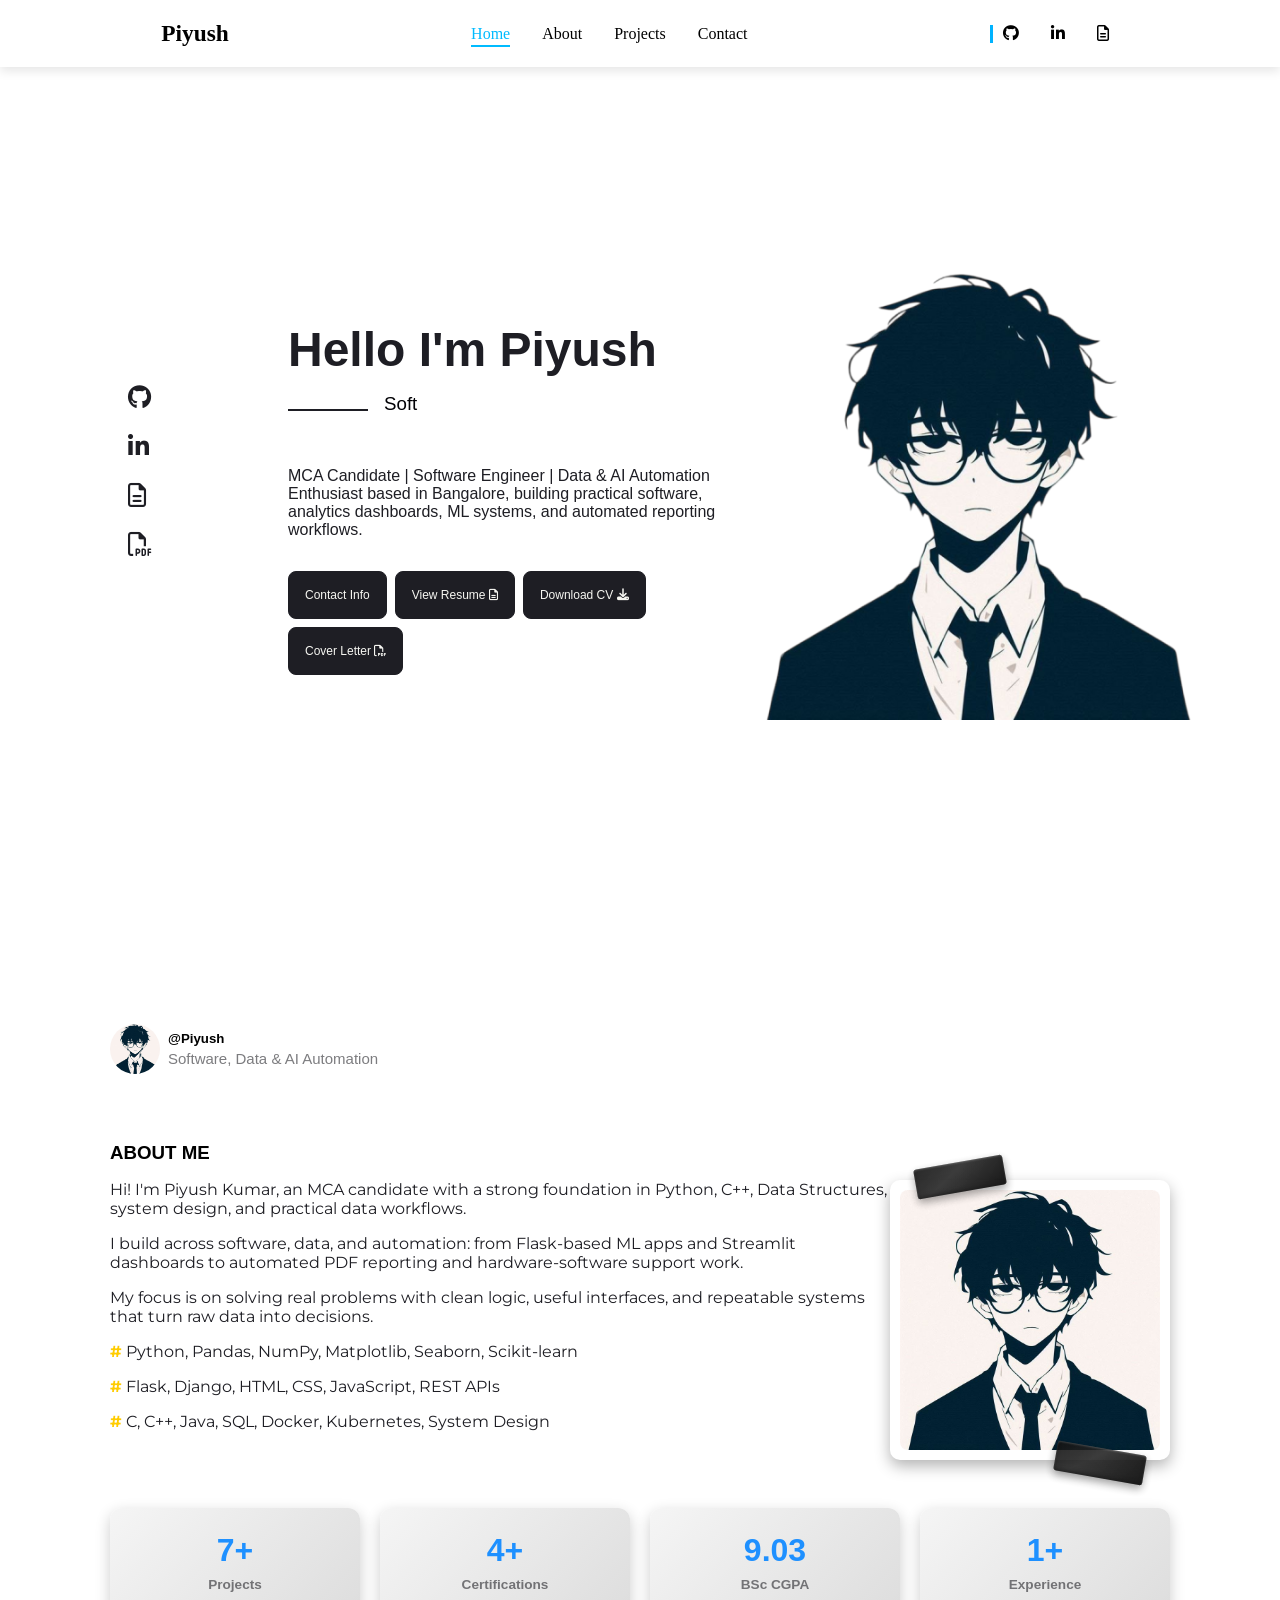
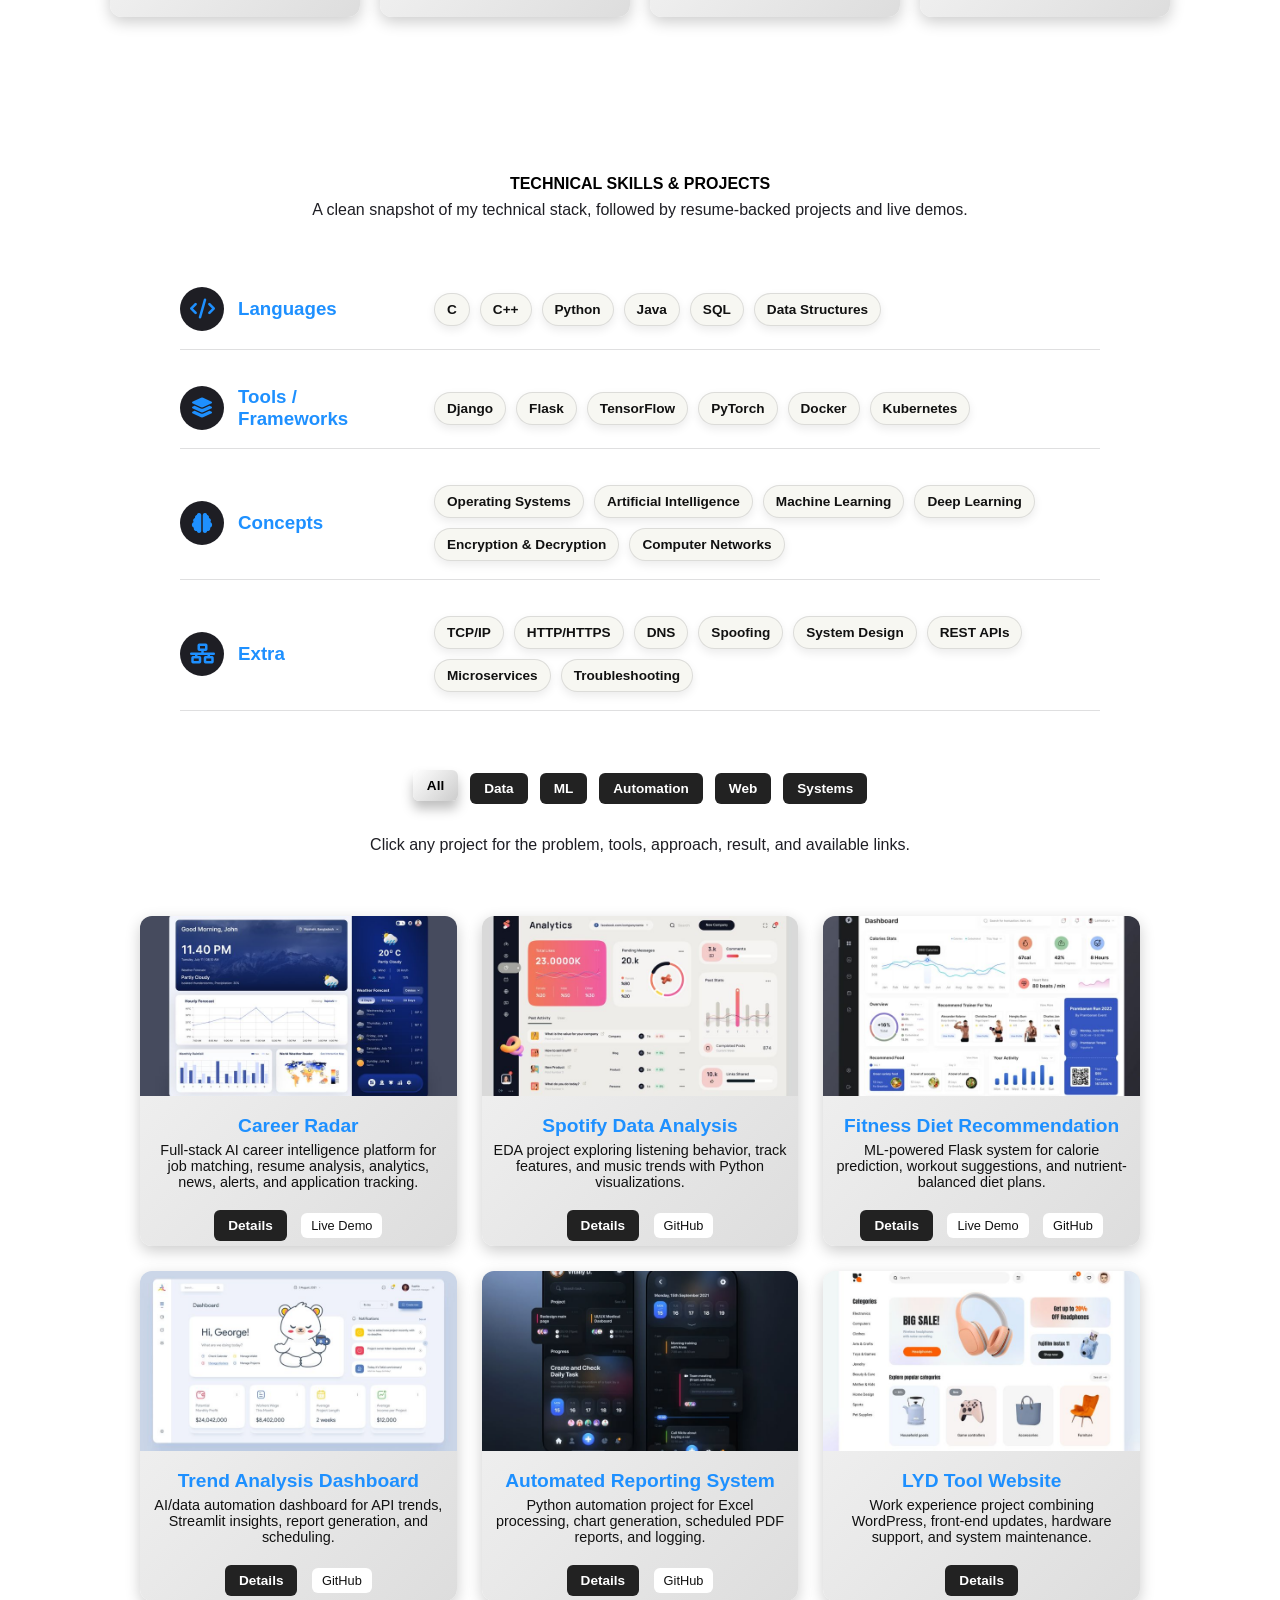
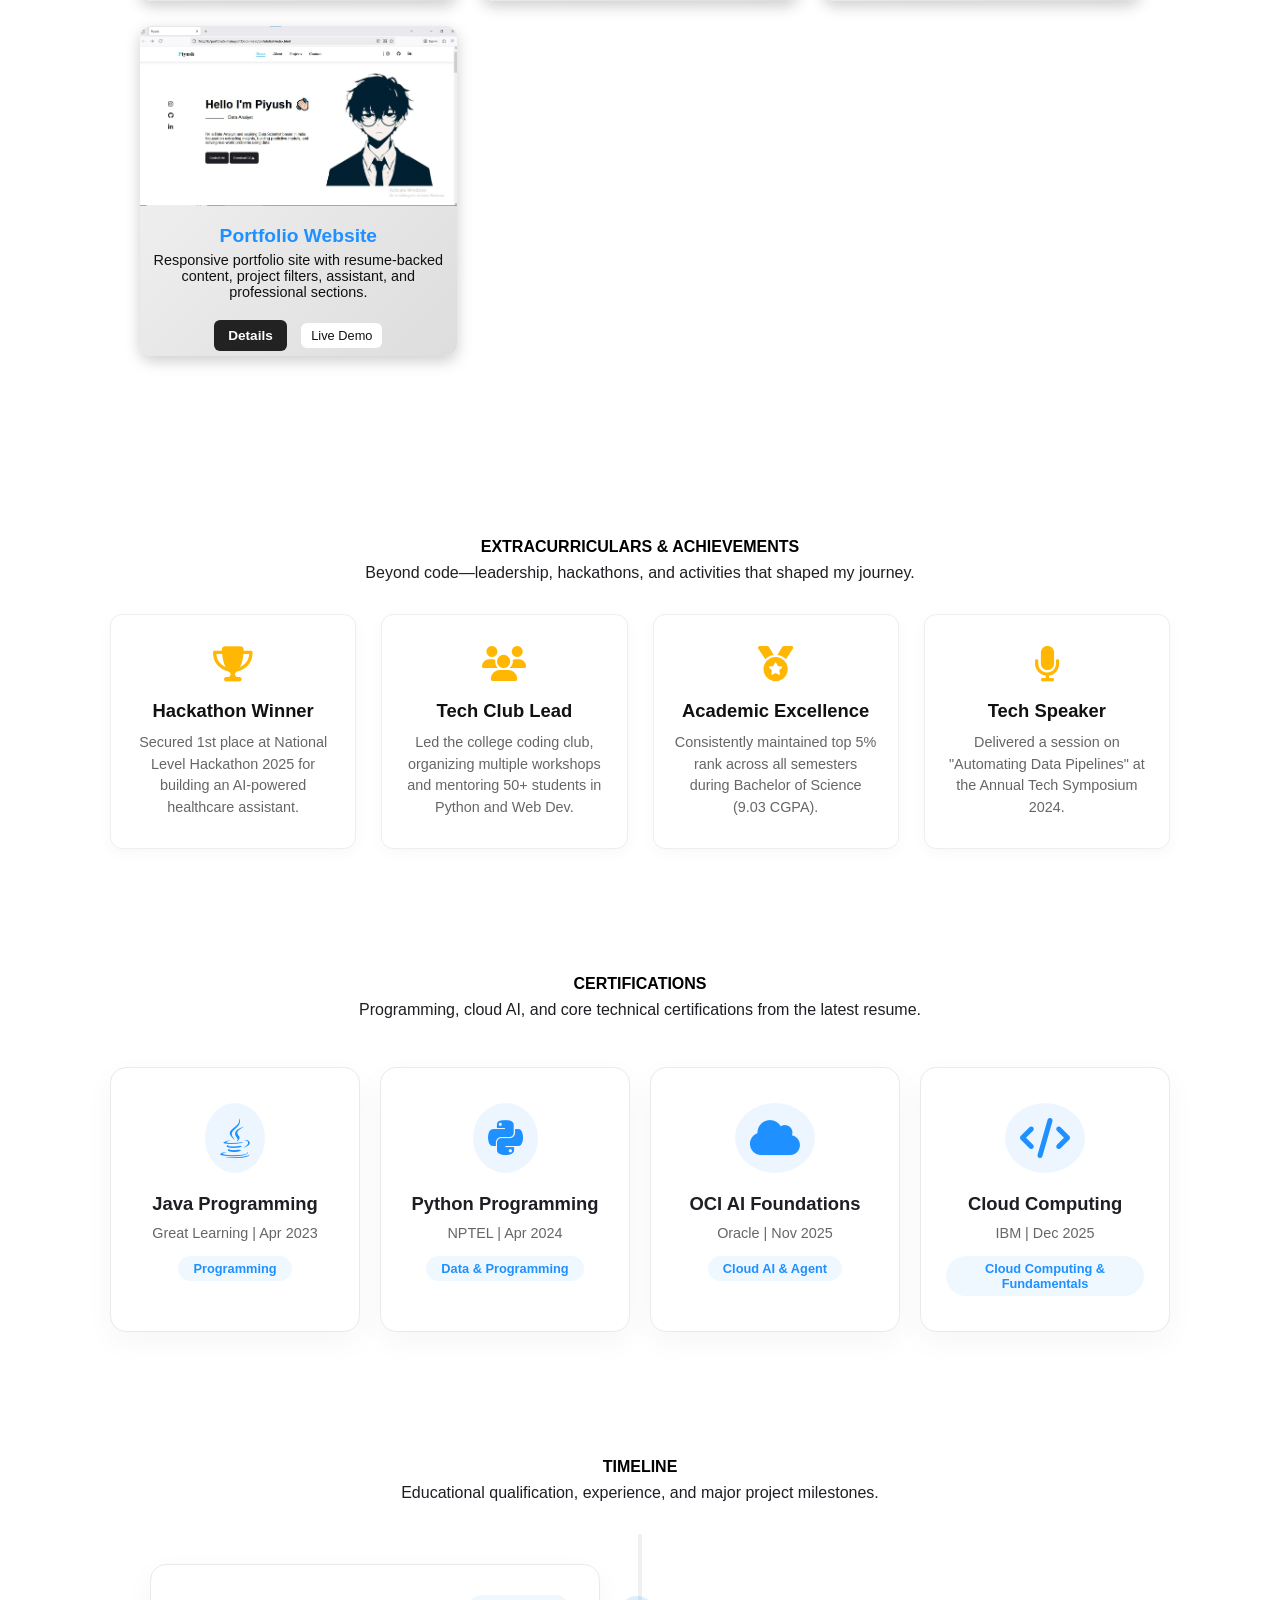
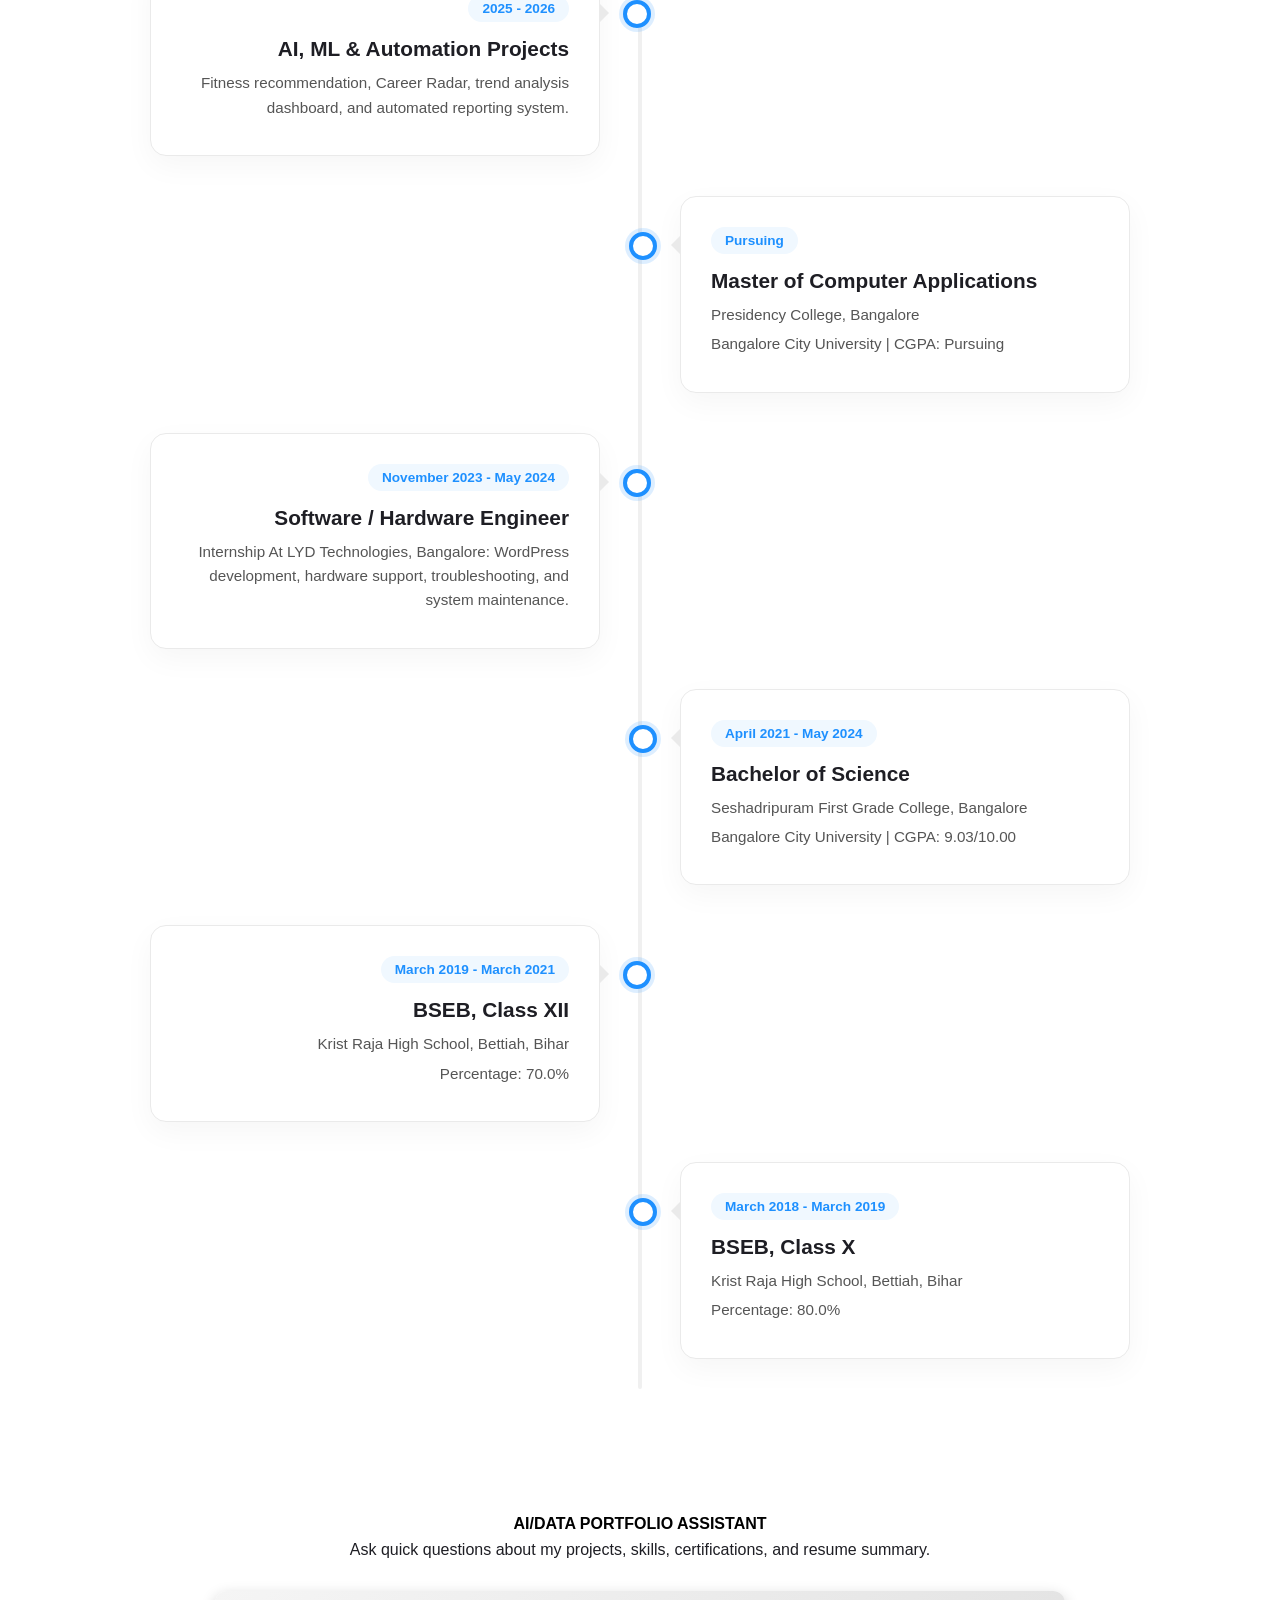
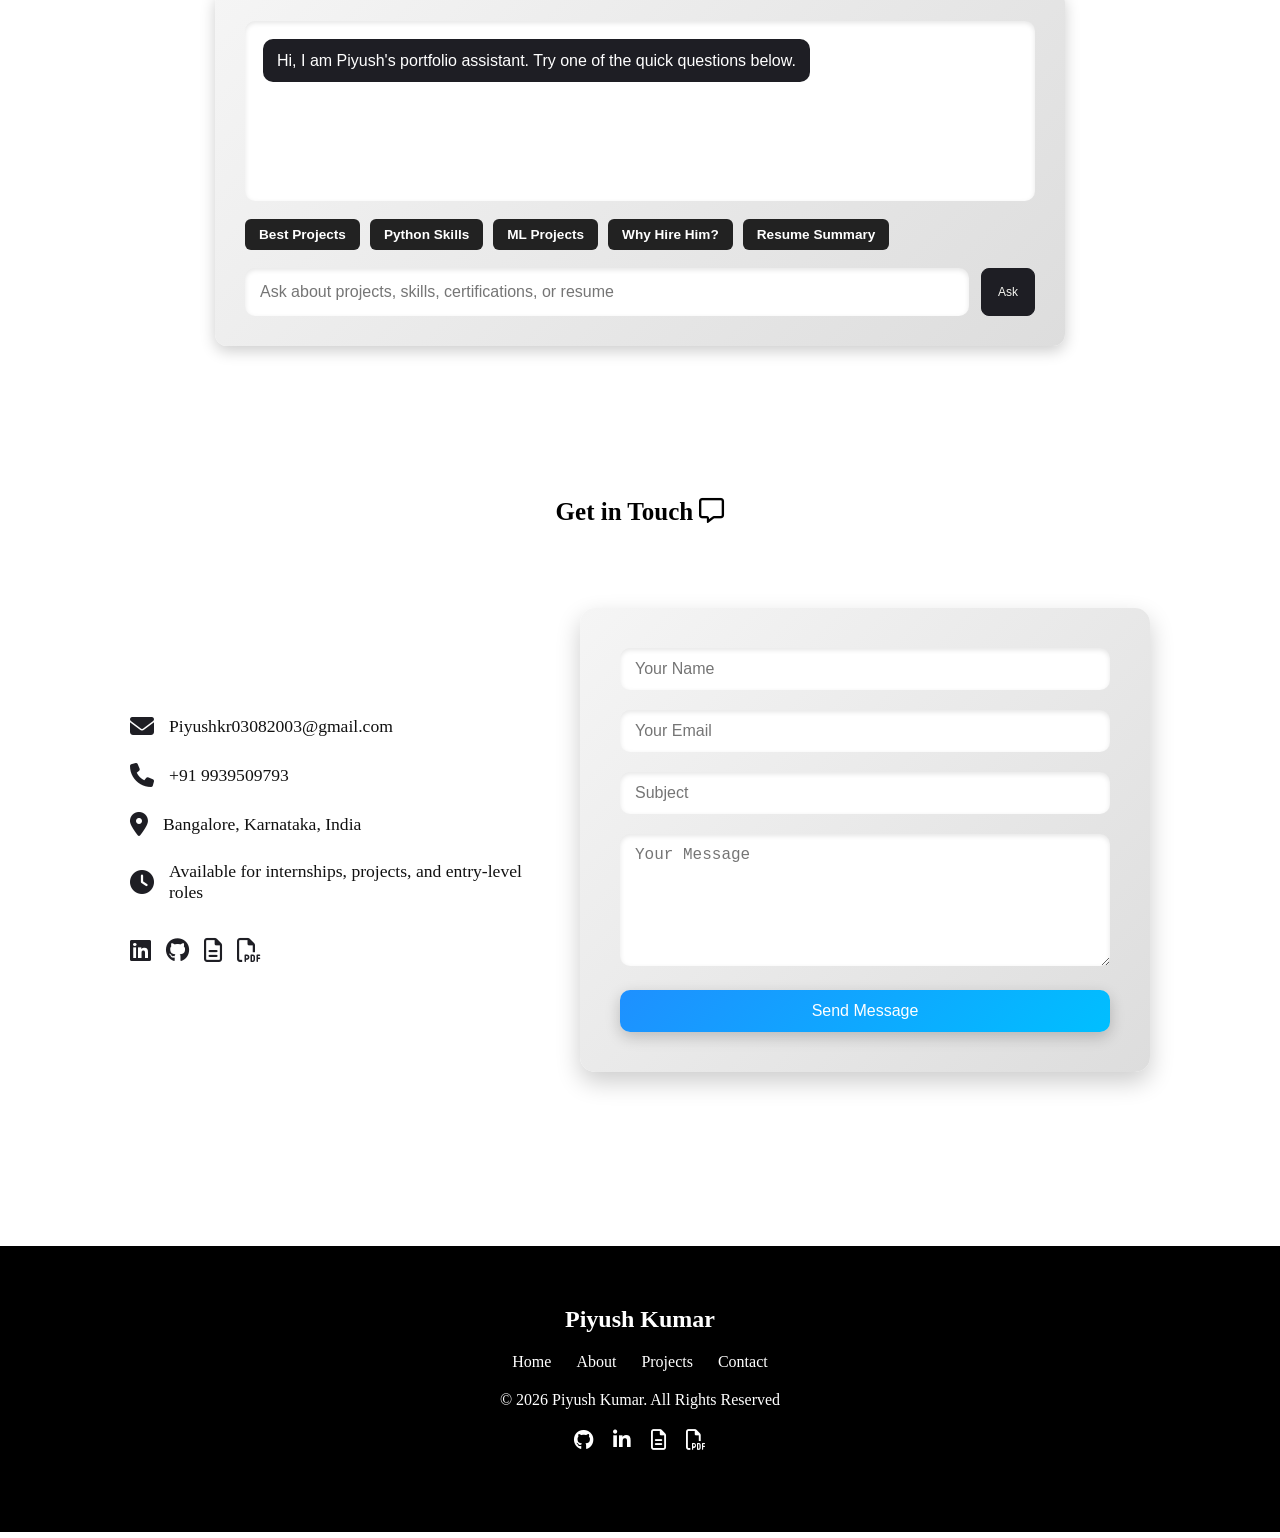
==== commit a359ab9f: "second commit" ====
--- a/portofolio5/index.html
+++ b/portofolio5/index.html
@@ -71,7 +71,7 @@
                 <a href="assets/PIYUSH_CV-6.pdf" class="btn" download>
                     Download CV <i class="fa-solid fa-download"></i>
                 </a>
-                <a href="assets/cover-letter.pdf" class="btn cover-letter-link" target="_blank">
+                <a href="D:\project\portfolio5-main\portfolio5-main\portofolio5\assets\CoverLetter.pdf" class="btn cover-letter-link" target="_blank">
                     Cover Letter <i class="fa-regular fa-file-pdf"></i>
                 </a>
             </div>
@@ -85,7 +85,7 @@
         <a href="https://github.com/Piyush9228" target="_blank" aria-label="GitHub"><i class="fa-brands fa-github"></i></a>
         <a href="https://www.linkedin.com/in/piyush-kumar-698893227" target="_blank" aria-label="LinkedIn"><i class="fa-brands fa-linkedin-in"></i></a>
         <a href="assets/PIYUSH_CV-6.pdf" target="_blank" aria-label="Resume"><i class="fa-regular fa-file-lines"></i></a>
-        <a href="assets/cover-letter.pdf" class="cover-letter-link" target="_blank" aria-label="Cover Letter"><i class="fa-regular fa-file-pdf"></i></a>
+        <a href="D:\project\portfolio5-main\portfolio5-main\portofolio5\assets\CoverLetter.pdf" class="cover-letter-link" target="_blank" aria-label="Cover Letter"><i class="fa-regular fa-file-pdf"></i></a>
     </div>
 
     <section class="about" id="about">
